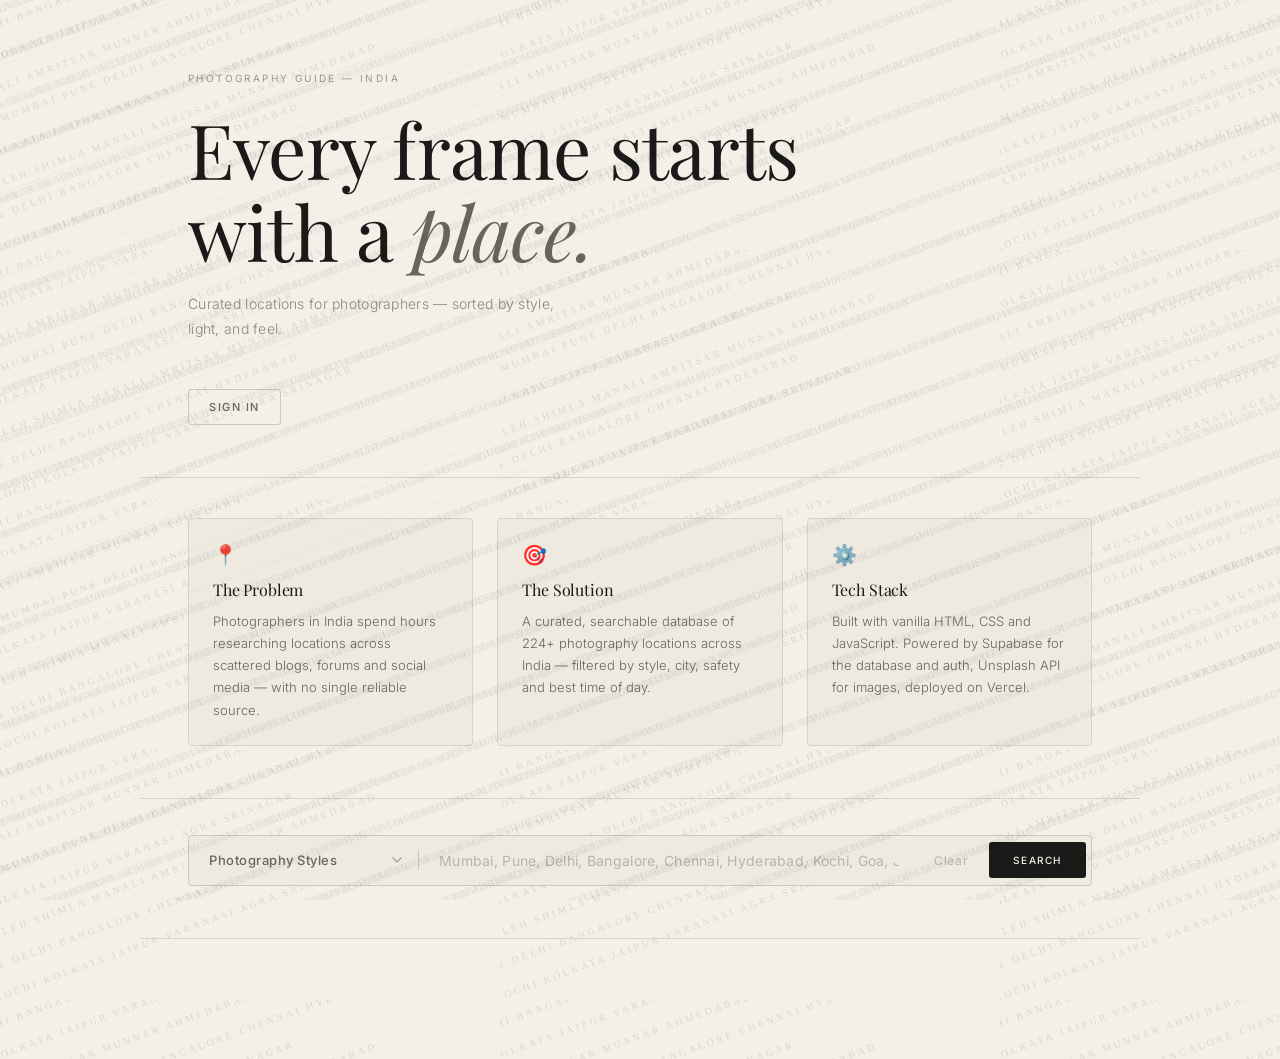
==== index.html @ 662f59e9 "feat: add about section for project context" ====
<!DOCTYPE html>
<html lang="en">
<head>
    <meta charset="UTF-8">
    <meta name="viewport" content="width=device-width, initial-scale=1.0">
    <title>Photography Location Finder — India</title>
    <meta name="description" content="Discover the best photography locations across India. Curated spots in Mumbai, Delhi, Bangalore, Goa, Jaipur, Varanasi and more — sorted by style, light and time of day.">
    <meta name="keywords" content="photography locations India, best places to photograph Mumbai, photography spots Delhi, landscape photography India, street photography India, golden hour locations">
    <meta name="author" content="ASKDev007">
    <meta name="google-site-verification" content="uCYmfEJN5nx7I0LfnSJoMnbdZpAOIcNOVkbRsTIHryA" />
    <meta property="og:title" content="Photography Location Finder — India">
    <meta property="og:description" content="Discover curated photography locations across India sorted by style, light and feel.">
    <meta property="og:url" content="https://photography-location-finder.vercel.app">
    <meta property="og:type" content="website">
    <meta name="twitter:card" content="summary">
    <meta name="twitter:title" content="Photography Location Finder — India">
    <meta name="twitter:description" content="Discover curated photography locations across India sorted by style, light and feel.">
    <link rel="preconnect" href="https://fonts.googleapis.com">
    <link rel="preconnect" href="https://fonts.gstatic.com" crossorigin>
    <link href="https://fonts.googleapis.com/css2?family=Playfair+Display:ital,wght@0,400;0,700;1,400&family=Inter:wght@300;400;500&display=swap" rel="stylesheet">
    <link rel="stylesheet" href="style.css">
</head>

<body>

    <div class="auth-modal hidden" id="authModal">
        <div class="auth-box">
            <button class="auth-close" onclick="closeAuth()">✕</button>
            <h2 class="auth-title">Join the community</h2>
            <p class="auth-subtitle">Save your favourite locations.</p>
            <input class="auth-input" type="email" id="authEmail" placeholder="Email">
            <input class="auth-input" type="password" id="authPassword" placeholder="Password">
            <button class="auth-btn" onclick="signUp()">Sign Up</button>
            <button class="auth-btn secondary" onclick="signIn()">Sign In</button>
            <p class="auth-message" id="authMessage"></p>
        </div>
    </div>

    <section class="hero">
        <p class="hero-eyebrow">Photography Guide — India</p>
        <h1 class="hero-title">Every frame starts<br>with a <em>place.</em></h1>
        <p class="hero-subtitle">Curated locations for photographers — sorted by style, light, and feel.</p>
        <p class="hero-location-count" id="locationCount"></p>
        <div class="hero-actions">
            <button class="hero-auth-btn" onclick="openAuth()" id="heroAuthBtn">Sign In</button>
            <button class="hero-auth-btn hidden" id="savedBtn" onclick="showSavedLocations()">My Locations</button>
        </div>
    </section>

    <section class="about-section">
        <div class="about-grid">
            <div class="about-card">
                <span class="about-icon">📍</span>
                <h3 class="about-card-title">The Problem</h3>
                <p class="about-card-text">Photographers in India spend hours researching locations across scattered blogs, forums and social media — with no single reliable source.</p>
            </div>
            <div class="about-card">
                <span class="about-icon">🎯</span>
                <h3 class="about-card-title">The Solution</h3>
                <p class="about-card-text">A curated, searchable database of 224+ photography locations across India — filtered by style, city, safety and best time of day.</p>
            </div>
            <div class="about-card">
                <span class="about-icon">⚙️</span>
                <h3 class="about-card-title">Tech Stack</h3>
                <p class="about-card-text">Built with vanilla HTML, CSS and JavaScript. Powered by Supabase for the database and auth, Unsplash API for images, deployed on Vercel.</p>
            </div>
        </div>
    </section>

    <section class="search-section">
        <div class="search-strip" id="filterStrip">
            <select class="style-select" id="styleSelect">
                <option value="">Photography Styles</option>
                <option>Street Photography</option>
                <option>Landscape Photography</option>
                <option>Portrait Photography</option>
                <option>Architecture Photography</option>
            </select>
            <div class="search-divider"></div>
            <input
                class="search-input"
                type="text"
                id="searchInput"
                placeholder="Mumbai, Pune, Delhi, Bangalore, Chennai, Hyderabad, Kochi, Goa, Jaipur, Varanasi, Mysore, Hampi..."
            >
            <button class="clear-btn" onclick="clearSearch()">Clear</button>
            <button class="search-btn" onclick="showSelection()">Search</button>
        </div>
    </section>

    <section class="results-section">
        <div id="results"></div>
    </section>

    <script src="script.js"></script>

</body>
</html>
---- style.css ----
* {
    margin: 0;
    padding: 0;
    box-sizing: border-box;
}

body {
    font-family: 'Inter', 'Helvetica Neue', Arial, sans-serif;
    background-color: #f4f0e8;
    color: #1a1a18;
    min-height: 100vh;
}

/* Hero */
.hero {
    padding: 72px 48px 52px;
    max-width: 1000px;
    margin: 0 auto;
    border-bottom: 1px solid #d8d2c4;
}

.hero-eyebrow {
    font-size: 10px;
    letter-spacing: 0.24em;
    text-transform: uppercase;
    color: #999890;
    margin-bottom: 24px;
    font-weight: 400;
}

.hero-title {
    font-family: 'Playfair Display', Georgia, serif;
    font-size: clamp(44px, 6vw, 76px);
    font-weight: 400;
    line-height: 1.08;
    color: #1a1a18;
    letter-spacing: -0.01em;
    margin-bottom: 20px;
}

.hero-title em {
    font-style: italic;
    color: #6b6558;
}

.hero-subtitle {
    font-size: 14px;
    color: #888880;
    line-height: 1.75;
    max-width: 400px;
    font-weight: 300;
    letter-spacing: 0.02em;
}

.hero-auth-btn {
    margin-top: 24px;
    background: transparent;
    border: 1px solid #ccc8bc;
    color: #6b6558;
    font-family: 'Inter', sans-serif;
    font-size: 11px;
    font-weight: 500;
    letter-spacing: 0.14em;
    text-transform: uppercase;
    padding: 10px 20px;
    border-radius: 3px;
    cursor: pointer;
    transition: all 0.2s;
    display: inline-block;
}

.hero-auth-btn:hover {
    border-color: #999890;
    color: #1a1a18;
}

.hero-location-count {
    font-size: 11px;
    color: #6b6558;
    letter-spacing: 0.2em;
    text-transform: uppercase;
    margin-top: 8px;
    font-weight: 500;
}

/* Search strip */
.search-section {
    max-width: 1000px;
    margin: 0 auto;
    padding: 36px 48px 52px;
    border-bottom: 1px solid #d8d2c4;
}

.search-strip {
    display: flex;
    align-items: center;
    background: #eeeae0;
    border: 1px solid #ccc8bc;
    border-radius: 4px;
    overflow: hidden;
    transition: border-color 0.2s;
}

.search-strip:focus-within {
    border-color: #999890;
}

.search-divider {
    width: 1px;
    height: 20px;
    background: #ccc8bc;
    flex-shrink: 0;
}

.style-select {
    background: transparent;
    border: none;
    color: #6b6558;
    font-size: 13px;
    font-family: 'Inter', sans-serif;
    font-weight: 400;
    letter-spacing: 0.04em;
    padding: 16px 20px;
    cursor: pointer;
    outline: none;
    min-width: 200px;
    appearance: none;
    -webkit-appearance: none;
    background-image: url("data:image/svg+xml,%3Csvg xmlns='http://www.w3.org/2000/svg' width='10' height='6' viewBox='0 0 10 6'%3E%3Cpath d='M1 1l4 4 4-4' stroke='%23999' stroke-width='1.2' fill='none' stroke-linecap='round'/%3E%3C/svg%3E");
    background-repeat: no-repeat;
    background-position: right 16px center;
    padding-right: 36px;
}

.style-select option {
    background: #f4f0e8;
    color: #1a1a18;
}

.search-input {
    flex: 1;
    background: transparent;
    border: none;
    color: #1a1a18;
    font-size: 14px;
    font-family: 'Inter', sans-serif;
    font-weight: 300;
    padding: 16px 20px;
    outline: none;
    letter-spacing: 0.02em;
}

.search-input::placeholder {
    color: #b8b4aa;
}

.search-btn {
    background: #1a1a18;
    color: #f4f0e8;
    border: none;
    font-size: 10px;
    font-family: 'Inter', sans-serif;
    font-weight: 500;
    padding: 12px 24px;
    margin: 5px;
    border-radius: 3px;
    cursor: pointer;
    transition: background 0.2s, transform 0.1s;
    white-space: nowrap;
    letter-spacing: 0.16em;
    text-transform: uppercase;
}

.search-btn:hover {
    background: #333330;
}

.search-btn:active {
    transform: scale(0.98);
}

.clear-btn {
    background: transparent;
    color: #b8b4aa;
    border: none;
    font-size: 12px;
    font-family: 'Inter', sans-serif;
    padding: 14px 16px;
    cursor: pointer;
    transition: color 0.2s;
    letter-spacing: 0.06em;
}

.clear-btn:hover {
    color: #6b6558;
}

/* Results */
.results-section {
    max-width: 1000px;
    margin: 0 auto;
    padding: 40px 48px 80px;
}

.results-header {
    display: flex;
    align-items: baseline;
    justify-content: space-between;
    margin-bottom: 28px;
}

.results-title {
    font-family: 'Playfair Display', Georgia, serif;
    font-size: 22px;
    font-weight: 400;
    color: #1a1a18;
    letter-spacing: -0.01em;
}

.results-count {
    font-size: 11px;
    color: #aaa89e;
    letter-spacing: 0.1em;
    text-transform: uppercase;
}

.cards-grid {
    display: grid;
    grid-template-columns: repeat(auto-fill, minmax(290px, 1fr));
    gap: 20px;
}

/* Card */
.location-card {
    background: #eeeae0;
    border: 1px solid #d8d2c4;
    border-radius: 4px;
    overflow: hidden;
    transition: border-color 0.25s, transform 0.25s;
    cursor: default;
}

.location-card:hover {
    border-color: #999890;
    transform: translateY(-3px);
}

/* Card image */
.card-image-wrapper {
    width: 100%;
    height: 200px;
    overflow: hidden;
}

.card-image {
    width: 100%;
    height: 100%;
    object-fit: cover;
    display: block;
    transition: transform 0.4s ease;
}

.location-card:hover .card-image {
    transform: scale(1.04);
}

.card-image-placeholder {
    width: 100%;
    height: 100%;
    background: linear-gradient(135deg, #e0dbd0 0%, #d4cfc4 100%);
    animation: shimmer 1.5s infinite;
}

.card-image-placeholder.no-image {
    display: flex;
    align-items: center;
    justify-content: center;
    font-size: 11px;
    color: #aaa89e;
    letter-spacing: 0.08em;
    animation: none;
}

@keyframes shimmer {
    0% { opacity: 1; }
    50% { opacity: 0.6; }
    100% { opacity: 1; }
}

/* Card body */
.card-body {
    padding: 24px;
}

.card-style-tag {
    display: inline-block;
    font-size: 9px;
    letter-spacing: 0.2em;
    text-transform: uppercase;
    color: #aaa89e;
    margin-bottom: 12px;
    font-weight: 500;
}

.card-name {
    font-family: 'Playfair Display', Georgia, serif;
    font-size: 20px;
    font-weight: 400;
    color: #1a1a18;
    margin-bottom: 4px;
    letter-spacing: -0.01em;
    line-height: 1.2;
}

.card-city {
    font-size: 11px;
    color: #aaa89e;
    margin-bottom: 14px;
    letter-spacing: 0.12em;
    text-transform: uppercase;
    font-weight: 400;
}

.card-description {
    font-size: 13px;
    color: #6b6558;
    line-height: 1.72;
    margin-bottom: 20px;
    font-weight: 300;
}

.card-meta {
    display: flex;
    gap: 24px;
    border-top: 1px solid #d8d2c4;
    padding-top: 16px;
}

.card-meta-item {
    display: flex;
    flex-direction: column;
    gap: 4px;
}

.card-meta-label {
    font-size: 9px;
    letter-spacing: 0.18em;
    text-transform: uppercase;
    color: #b8b4aa;
    font-weight: 500;
}

.card-meta-value {
    font-size: 12px;
    color: #6b6558;
    letter-spacing: 0.04em;
}

.safety-high { color: #5a7a5a; }
.safety-medium { color: #8a7040; }
.safety-low { color: #8a4a4a; }

/* Empty state */
.empty-state {
    text-align: center;
    padding: 80px 40px;
    color: #b8b4aa;
}

.empty-state p {
    font-size: 14px;
    font-weight: 300;
    letter-spacing: 0.04em;
}

/* Hidden utility */
.hidden {
    display: none !important;
}

/* Auth */
.auth-modal {
    position: fixed;
    inset: 0;
    background: rgba(26, 26, 24, 0.6);
    display: flex;
    align-items: center;
    justify-content: center;
    z-index: 100;
    backdrop-filter: blur(4px);
}

.auth-box {
    background: #f4f0e8;
    border: 1px solid #d8d2c4;
    border-radius: 6px;
    padding: 40px;
    width: 100%;
    max-width: 380px;
    position: relative;
    display: flex;
    flex-direction: column;
    gap: 12px;
}

.auth-close {
    position: absolute;
    top: 16px;
    right: 16px;
    background: transparent;
    border: none;
    font-size: 14px;
    color: #aaa89e;
    cursor: pointer;
}

.auth-title {
    font-family: 'Playfair Display', Georgia, serif;
    font-size: 24px;
    font-weight: 400;
    color: #1a1a18;
}

.auth-subtitle {
    font-size: 13px;
    color: #888880;
    font-weight: 300;
    margin-bottom: 8px;
}

.auth-input {
    background: #eeeae0;
    border: 1px solid #ccc8bc;
    border-radius: 3px;
    padding: 12px 16px;
    font-size: 14px;
    font-family: 'Inter', sans-serif;
    color: #1a1a18;
    outline: none;
    transition: border-color 0.2s;
}

.auth-input:focus {
    border-color: #999890;
}

.auth-btn {
    background: #1a1a18;
    color: #f4f0e8;
    border: none;
    border-radius: 3px;
    padding: 12px;
    font-family: 'Inter', sans-serif;
    font-size: 11px;
    font-weight: 500;
    letter-spacing: 0.14em;
    text-transform: uppercase;
    cursor: pointer;
    transition: background 0.2s;
}

.auth-btn:hover {
    background: #333330;
}

.auth-btn.secondary {
    background: transparent;
    color: #6b6558;
    border: 1px solid #ccc8bc;
}

.auth-btn.secondary:hover {
    border-color: #999890;
    color: #1a1a18;
}

.auth-message {
    font-size: 12px;
    color: #888880;
    text-align: center;
    min-height: 18px;
}

/* Responsive */
@media (max-width: 768px) {
    .hero {
        padding: 40px 24px 32px;
    }

    .hero-title {
        font-size: 38px;
    }

    .hero-actions {
        flex-direction: column;
        gap: 8px;
    }

    .hero-auth-btn {
        width: 100%;
        text-align: center;
    }

    .search-section {
        padding: 24px 24px 32px;
    }

    .search-strip {
        flex-wrap: wrap;
        border-radius: 6px;
    }

    .style-select {
        width: 100%;
        border-bottom: 1px solid #ccc8bc;
        min-width: unset;
    }

    .search-divider {
        display: none;
    }

    .search-input {
        width: 100%;
        padding: 14px 16px;
    }

    .clear-btn {
        padding: 12px 16px;
    }

    .search-btn {
        width: calc(100% - 10px);
        margin: 5px;
        text-align: center;
    }

    .results-section {
        padding: 24px 24px 48px;
    }

    .cards-grid {
        grid-template-columns: 1fr;
        gap: 16px;
    }

    .card-image-wrapper {
        height: 180px;
    }

    .auth-box {
        margin: 24px;
        padding: 28px 24px;
    }

    .hero-location-count {
        font-size: 10px;
    }
}

/* Save button */
.save-btn {
    margin-top: 16px;
    background: transparent;
    border: 1px solid #ccc8bc;
    color: #aaa89e;
    font-family: 'Inter', sans-serif;
    font-size: 11px;
    font-weight: 500;
    letter-spacing: 0.12em;
    text-transform: uppercase;
    padding: 8px 16px;
    border-radius: 3px;
    cursor: pointer;
    transition: all 0.2s;
    width: 100%;
}

.save-btn:hover {
    border-color: #999890;
    color: #6b6558;
}

.hero-actions {
    display: flex;
    gap: 12px;
    margin-top: 24px;
    flex-wrap: wrap;
}
body {
    background-color: #f4f0e8;
    background-image: url("data:image/svg+xml,%3Csvg xmlns='http://www.w3.org/2000/svg' width='500' height='250'%3E%3Ctext transform='rotate(-20)' x='-150' y='25' font-family='Georgia,serif' font-size='10' fill='%231a1a18' opacity='0.12' letter-spacing='3'%3EMUMBAI PUNE DELHI BANGALORE CHENNAI HYDERABAD%3C/text%3E%3Ctext transform='rotate(-20)' x='-80' y='55' font-family='Georgia,serif' font-size='10' fill='%231a1a18' opacity='0.12' letter-spacing='3'%3EKOCHI KOLKATA JAIPUR VARANASI AGRA SRINAGAR%3C/text%3E%3Ctext transform='rotate(-20)' x='-160' y='85' font-family='Georgia,serif' font-size='10' fill='%231a1a18' opacity='0.12' letter-spacing='3'%3ELEH SHIMLA MANALI AMRITSAR MUNNAR AHMEDABAD%3C/text%3E%3Ctext transform='rotate(-20)' x='-40' y='115' font-family='Georgia,serif' font-size='10' fill='%231a1a18' opacity='0.12' letter-spacing='3'%3EMUMBAI PUNE DELHI BANGALORE CHENNAI HYDERABAD%3C/text%3E%3Ctext transform='rotate(-20)' x='-120' y='145' font-family='Georgia,serif' font-size='10' fill='%231a1a18' opacity='0.12' letter-spacing='3'%3EKOCHI KOLKATA JAIPUR VARANASI AGRA SRINAGAR%3C/text%3E%3Ctext transform='rotate(-20)' x='-60' y='175' font-family='Georgia,serif' font-size='10' fill='%231a1a18' opacity='0.12' letter-spacing='3'%3ELEH SHIMLA MANALI AMRITSAR MUNNAR AHMEDABAD%3C/text%3E%3Ctext transform='rotate(-20)' x='-170' y='205' font-family='Georgia,serif' font-size='10' fill='%231a1a18' opacity='0.12' letter-spacing='3'%3EMUMBAI PUNE DELHI BANGALORE CHENNAI HYDERABAD%3C/text%3E%3Ctext transform='rotate(-20)' x='-90' y='235' font-family='Georgia,serif' font-size='10' fill='%231a1a18' opacity='0.12' letter-spacing='3'%3EKOCHI KOLKATA JAIPUR VARANASI AGRA SRINAGAR%3C/text%3E%3C/svg%3E");
    background-repeat: repeat;
    background-size: 500px 250px;
}
.style-select {
    font-weight: 500;
}

.search-input {
    font-weight: 400;
}
/* About section */
.about-section {
    max-width: 1000px;
    margin: 0 auto;
    padding: 40px 48px 52px;
    border-bottom: 1px solid #d8d2c4;
}

.about-grid {
    display: grid;
    grid-template-columns: repeat(3, 1fr);
    gap: 24px;
}

.about-card {
    background: #eeeae0;
    border: 1px solid #d8d2c4;
    border-radius: 4px;
    padding: 24px;
    transition: border-color 0.2s;
}

.about-card:hover {
    border-color: #999890;
}

.about-icon {
    font-size: 20px;
    display: block;
    margin-bottom: 12px;
}

.about-card-title {
    font-family: 'Playfair Display', Georgia, serif;
    font-size: 16px;
    font-weight: 400;
    color: #1a1a18;
    margin-bottom: 10px;
    letter-spacing: -0.01em;
}

.about-card-text {
    font-size: 13px;
    color: #6b6558;
    line-height: 1.7;
    font-weight: 300;
}

@media (max-width: 640px) {
    .about-grid {
        grid-template-columns: 1fr;
    }
    .about-section {
        padding: 28px 24px 40px;
    }
}
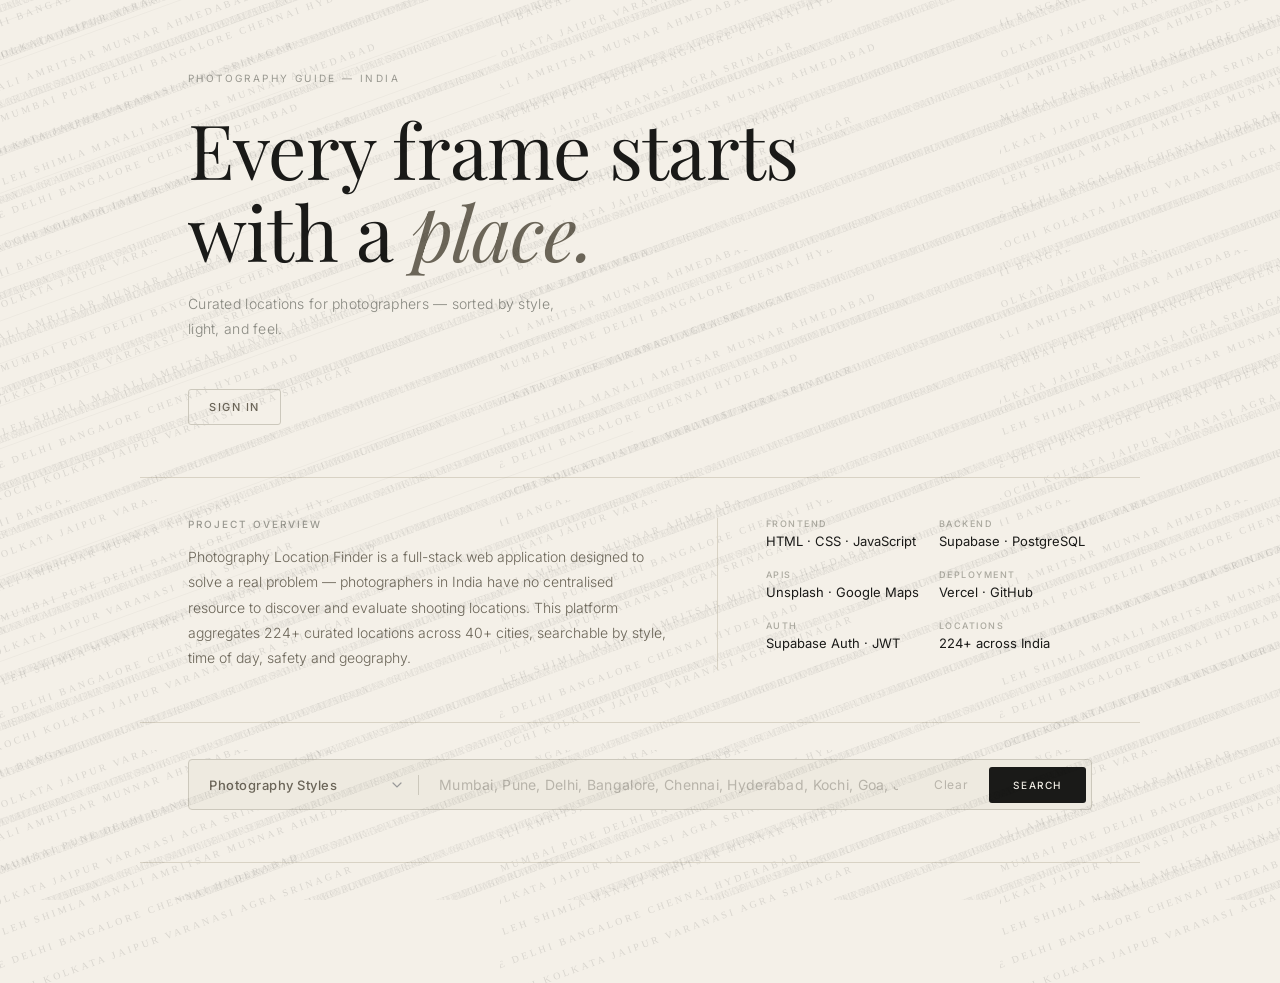
==== commit 898e20d8: "feat: redesign about section for academic presentation" ====
--- a/index.html
+++ b/index.html
@@ -48,25 +48,40 @@
     </section>
 
     <section class="about-section">
-        <div class="about-grid">
-            <div class="about-card">
-                <span class="about-icon">📍</span>
-                <h3 class="about-card-title">The Problem</h3>
-                <p class="about-card-text">Photographers in India spend hours researching locations across scattered blogs, forums and social media — with no single reliable source.</p>
+    <div class="about-content">
+        <div class="about-block">
+            <h3 class="about-label">Project Overview</h3>
+            <p class="about-text">Photography Location Finder is a full-stack web application designed to solve a real problem — photographers in India have no centralised resource to discover and evaluate shooting locations. This platform aggregates 224+ curated locations across 40+ cities, searchable by style, time of day, safety and geography.</p>
+        </div>
+        <div class="about-divider"></div>
+        <div class="about-meta">
+            <div class="about-meta-item">
+                <span class="about-meta-label">Frontend</span>
+                <span class="about-meta-value">HTML · CSS · JavaScript</span>
             </div>
-            <div class="about-card">
-                <span class="about-icon">🎯</span>
-                <h3 class="about-card-title">The Solution</h3>
-                <p class="about-card-text">A curated, searchable database of 224+ photography locations across India — filtered by style, city, safety and best time of day.</p>
+            <div class="about-meta-item">
+                <span class="about-meta-label">Backend</span>
+                <span class="about-meta-value">Supabase · PostgreSQL</span>
             </div>
-            <div class="about-card">
-                <span class="about-icon">⚙️</span>
-                <h3 class="about-card-title">Tech Stack</h3>
-                <p class="about-card-text">Built with vanilla HTML, CSS and JavaScript. Powered by Supabase for the database and auth, Unsplash API for images, deployed on Vercel.</p>
+            <div class="about-meta-item">
+                <span class="about-meta-label">APIs</span>
+                <span class="about-meta-value">Unsplash · Google Maps</span>
+            </div>
+            <div class="about-meta-item">
+                <span class="about-meta-label">Deployment</span>
+                <span class="about-meta-value">Vercel · GitHub</span>
+            </div>
+            <div class="about-meta-item">
+                <span class="about-meta-label">Auth</span>
+                <span class="about-meta-value">Supabase Auth · JWT</span>
+            </div>
+            <div class="about-meta-item">
+                <span class="about-meta-label">Locations</span>
+                <span class="about-meta-value">224+ across India</span>
             </div>
         </div>
-    </section>
-
+    </div>
+</section>
     <section class="search-section">
         <div class="search-strip" id="filterStrip">
             <select class="style-select" id="styleSelect">
--- a/style.css
+++ b/style.css
@@ -608,49 +608,77 @@
     border-bottom: 1px solid #d8d2c4;
 }
 
-.about-grid {
+.about-content {
+    display: flex;
+    gap: 48px;
+    align-items: flex-start;
+}
+
+.about-block {
+    flex: 1;
+}
+
+.about-label {
+    font-size: 10px;
+    letter-spacing: 0.2em;
+    text-transform: uppercase;
+    color: #999890;
+    font-weight: 500;
+    margin-bottom: 14px;
+    font-family: 'Inter', sans-serif;
+}
+
+.about-text {
+    font-size: 14px;
+    color: #6b6558;
+    line-height: 1.8;
+    font-weight: 300;
+    font-family: 'Inter', sans-serif;
+}
+
+.about-divider {
+    width: 1px;
+    background: #d8d2c4;
+    align-self: stretch;
+}
+
+.about-meta {
     display: grid;
-    grid-template-columns: repeat(3, 1fr);
-    gap: 24px;
-}
-
-.about-card {
-    background: #eeeae0;
-    border: 1px solid #d8d2c4;
-    border-radius: 4px;
-    padding: 24px;
-    transition: border-color 0.2s;
-}
-
-.about-card:hover {
-    border-color: #999890;
-}
-
-.about-icon {
-    font-size: 20px;
-    display: block;
-    margin-bottom: 12px;
-}
-
-.about-card-title {
-    font-family: 'Playfair Display', Georgia, serif;
-    font-size: 16px;
-    font-weight: 400;
-    color: #1a1a18;
-    margin-bottom: 10px;
-    letter-spacing: -0.01em;
-}
-
-.about-card-text {
+    grid-template-columns: 1fr 1fr;
+    gap: 20px;
+    min-width: 280px;
+}
+
+.about-meta-item {
+    display: flex;
+    flex-direction: column;
+    gap: 4px;
+}
+
+.about-meta-label {
+    font-size: 9px;
+    letter-spacing: 0.16em;
+    text-transform: uppercase;
+    color: #aaa89e;
+    font-family: 'Inter', sans-serif;
+    font-weight: 500;
+}
+
+.about-meta-value {
     font-size: 13px;
-    color: #6b6558;
-    line-height: 1.7;
-    font-weight: 300;
+    color: #1a1a18;
+    font-family: 'Inter', sans-serif;
+    font-weight: 400;
 }
 
 @media (max-width: 640px) {
-    .about-grid {
-        grid-template-columns: 1fr;
+    .about-content {
+        flex-direction: column;
+        gap: 28px;
+    }
+    .about-divider {
+        width: 100%;
+        height: 1px;
     }
     .about-section {
         padding: 28px 24px 40px;
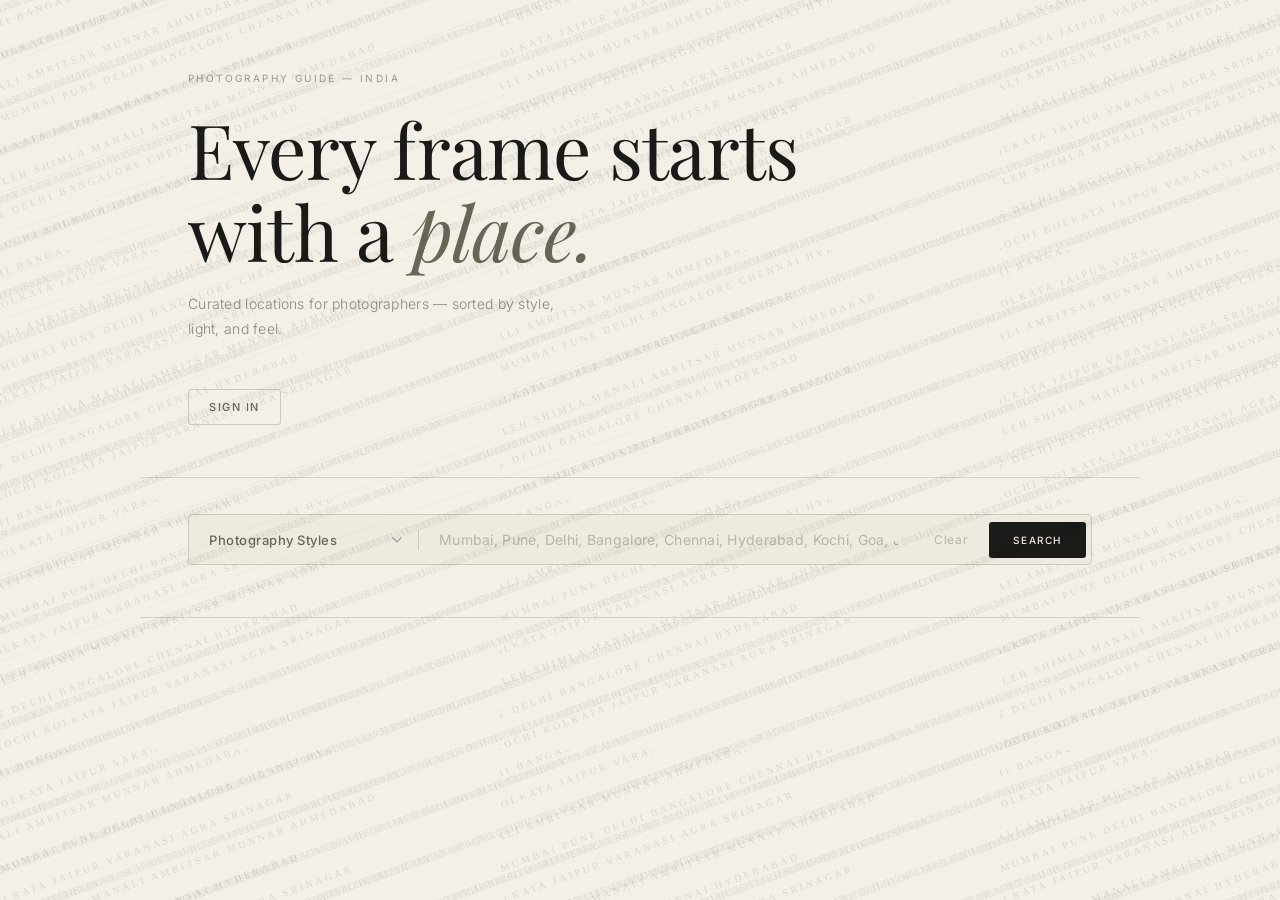
==== commit 3c030f66: "fix: remove about section from homepage" ====
--- a/index.html
+++ b/index.html
@@ -47,41 +47,7 @@
         </div>
     </section>
 
-    <section class="about-section">
-    <div class="about-content">
-        <div class="about-block">
-            <h3 class="about-label">Project Overview</h3>
-            <p class="about-text">Photography Location Finder is a full-stack web application designed to solve a real problem — photographers in India have no centralised resource to discover and evaluate shooting locations. This platform aggregates 224+ curated locations across 40+ cities, searchable by style, time of day, safety and geography.</p>
-        </div>
-        <div class="about-divider"></div>
-        <div class="about-meta">
-            <div class="about-meta-item">
-                <span class="about-meta-label">Frontend</span>
-                <span class="about-meta-value">HTML · CSS · JavaScript</span>
-            </div>
-            <div class="about-meta-item">
-                <span class="about-meta-label">Backend</span>
-                <span class="about-meta-value">Supabase · PostgreSQL</span>
-            </div>
-            <div class="about-meta-item">
-                <span class="about-meta-label">APIs</span>
-                <span class="about-meta-value">Unsplash · Google Maps</span>
-            </div>
-            <div class="about-meta-item">
-                <span class="about-meta-label">Deployment</span>
-                <span class="about-meta-value">Vercel · GitHub</span>
-            </div>
-            <div class="about-meta-item">
-                <span class="about-meta-label">Auth</span>
-                <span class="about-meta-value">Supabase Auth · JWT</span>
-            </div>
-            <div class="about-meta-item">
-                <span class="about-meta-label">Locations</span>
-                <span class="about-meta-value">224+ across India</span>
-            </div>
-        </div>
-    </div>
-</section>
+    
     <section class="search-section">
         <div class="search-strip" id="filterStrip">
             <select class="style-select" id="styleSelect">
--- a/style.css
+++ b/style.css
@@ -600,87 +600,6 @@
 .search-input {
     font-weight: 400;
 }
-/* About section */
-.about-section {
-    max-width: 1000px;
-    margin: 0 auto;
-    padding: 40px 48px 52px;
-    border-bottom: 1px solid #d8d2c4;
-}
-
-.about-content {
-    display: flex;
-    gap: 48px;
-    align-items: flex-start;
-}
-
-.about-block {
-    flex: 1;
-}
-
-.about-label {
-    font-size: 10px;
-    letter-spacing: 0.2em;
-    text-transform: uppercase;
-    color: #999890;
-    font-weight: 500;
-    margin-bottom: 14px;
-    font-family: 'Inter', sans-serif;
-}
-
-.about-text {
-    font-size: 14px;
-    color: #6b6558;
-    line-height: 1.8;
-    font-weight: 300;
-    font-family: 'Inter', sans-serif;
-}
-
-.about-divider {
-    width: 1px;
-    background: #d8d2c4;
-    align-self: stretch;
-}
-
-.about-meta {
-    display: grid;
-    grid-template-columns: 1fr 1fr;
-    gap: 20px;
-    min-width: 280px;
-}
-
-.about-meta-item {
-    display: flex;
-    flex-direction: column;
-    gap: 4px;
-}
-
-.about-meta-label {
-    font-size: 9px;
-    letter-spacing: 0.16em;
-    text-transform: uppercase;
-    color: #aaa89e;
-    font-family: 'Inter', sans-serif;
-    font-weight: 500;
-}
-
-.about-meta-value {
-    font-size: 13px;
-    color: #1a1a18;
-    font-family: 'Inter', sans-serif;
-    font-weight: 400;
-}
-
-@media (max-width: 640px) {
-    .about-content {
-        flex-direction: column;
-        gap: 28px;
-    }
-    .about-divider {
-        width: 100%;
-        height: 1px;
-    }
-    .about-section {
-        padding: 28px 24px 40px;
-    }
-}+
+
+   
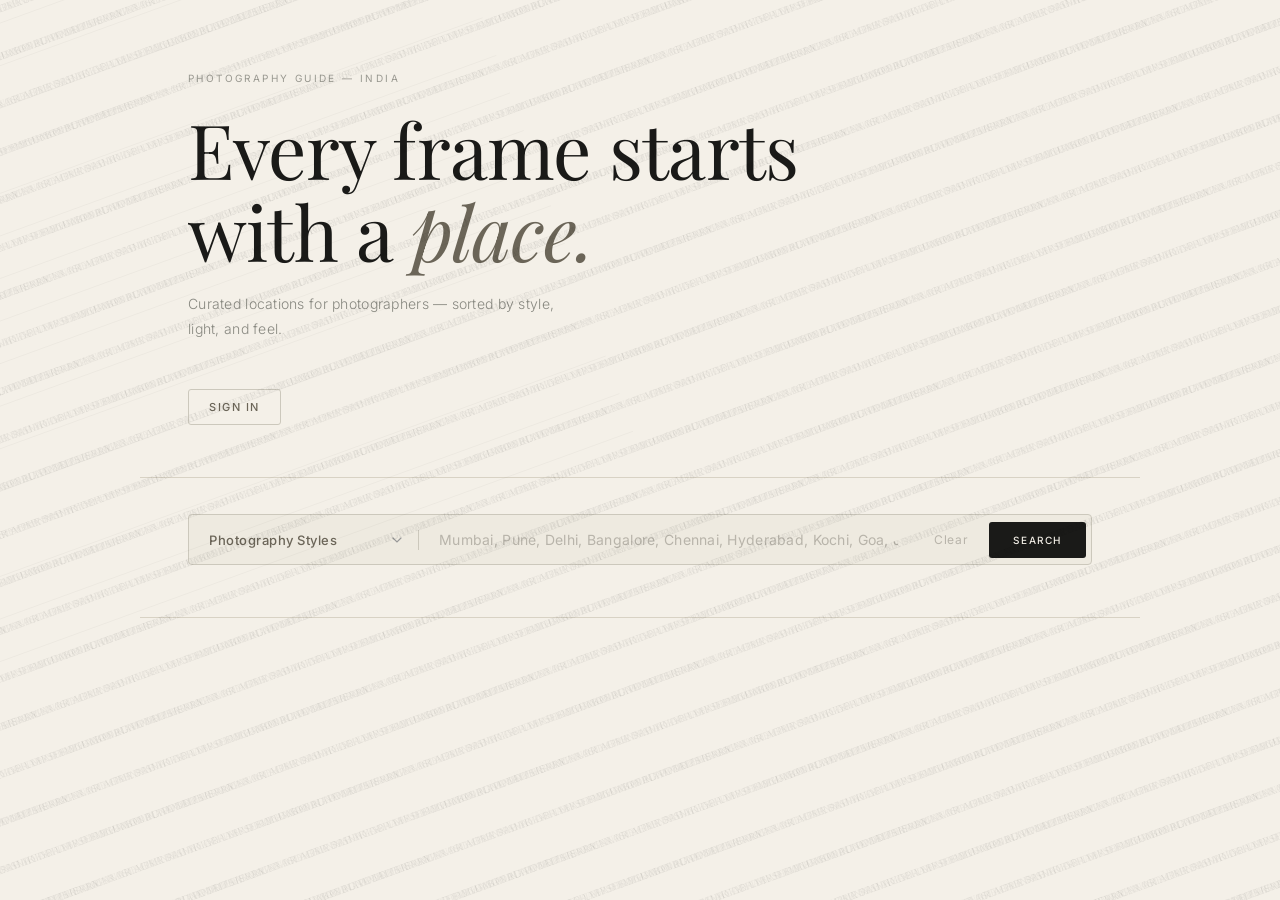
==== commit e2ad1e2e: "Add guest browsing option" ====
--- a/index.html
+++ b/index.html
@@ -32,10 +32,22 @@
             <input class="auth-input" type="password" id="authPassword" placeholder="Password">
             <button class="auth-btn" onclick="signUp()">Sign Up</button>
             <button class="auth-btn secondary" onclick="signIn()">Sign In</button>
+            <p class="auth-guest" onclick="closeAuth()">Continue as Guest</p>
             <p class="auth-message" id="authMessage"></p>
         </div>
     </div>
 
+    <div class="auth-modal hidden" id="itineraryPickerModal">
+        <div class="auth-box">
+            <button class="auth-close" onclick="closeItineraryPicker()">✕</button>
+            <h2 class="auth-title">Add to Trip</h2>
+            <p class="auth-subtitle">Choose an existing trip or create a new one.</p>
+            <div id="itineraryPickerList"></div>
+            <input class="auth-input" type="text" id="newTripNameInline" placeholder="New trip name">
+            <button class="auth-btn" onclick="createItineraryAndAdd()">Create & Add</button>
+        </div>
+    </div>
+    
     <section class="hero">
         <p class="hero-eyebrow">Photography Guide — India</p>
         <h1 class="hero-title">Every frame starts<br>with a <em>place.</em></h1>
@@ -44,6 +56,7 @@
         <div class="hero-actions">
             <button class="hero-auth-btn" onclick="openAuth()" id="heroAuthBtn">Sign In</button>
             <button class="hero-auth-btn hidden" id="savedBtn" onclick="showSavedLocations()">My Locations</button>
+            <button class="hero-auth-btn hidden" id="itineraryNavBtn" onclick="showItineraries()">My Itineraries</button>
         </div>
     </section>
 
--- a/style.css
+++ b/style.css
@@ -587,12 +587,9 @@
     margin-top: 24px;
     flex-wrap: wrap;
 }
-body {
-    background-color: #f4f0e8;
-    background-image: url("data:image/svg+xml,%3Csvg xmlns='http://www.w3.org/2000/svg' width='500' height='250'%3E%3Ctext transform='rotate(-20)' x='-150' y='25' font-family='Georgia,serif' font-size='10' fill='%231a1a18' opacity='0.12' letter-spacing='3'%3EMUMBAI PUNE DELHI BANGALORE CHENNAI HYDERABAD%3C/text%3E%3Ctext transform='rotate(-20)' x='-80' y='55' font-family='Georgia,serif' font-size='10' fill='%231a1a18' opacity='0.12' letter-spacing='3'%3EKOCHI KOLKATA JAIPUR VARANASI AGRA SRINAGAR%3C/text%3E%3Ctext transform='rotate(-20)' x='-160' y='85' font-family='Georgia,serif' font-size='10' fill='%231a1a18' opacity='0.12' letter-spacing='3'%3ELEH SHIMLA MANALI AMRITSAR MUNNAR AHMEDABAD%3C/text%3E%3Ctext transform='rotate(-20)' x='-40' y='115' font-family='Georgia,serif' font-size='10' fill='%231a1a18' opacity='0.12' letter-spacing='3'%3EMUMBAI PUNE DELHI BANGALORE CHENNAI HYDERABAD%3C/text%3E%3Ctext transform='rotate(-20)' x='-120' y='145' font-family='Georgia,serif' font-size='10' fill='%231a1a18' opacity='0.12' letter-spacing='3'%3EKOCHI KOLKATA JAIPUR VARANASI AGRA SRINAGAR%3C/text%3E%3Ctext transform='rotate(-20)' x='-60' y='175' font-family='Georgia,serif' font-size='10' fill='%231a1a18' opacity='0.12' letter-spacing='3'%3ELEH SHIMLA MANALI AMRITSAR MUNNAR AHMEDABAD%3C/text%3E%3Ctext transform='rotate(-20)' x='-170' y='205' font-family='Georgia,serif' font-size='10' fill='%231a1a18' opacity='0.12' letter-spacing='3'%3EMUMBAI PUNE DELHI BANGALORE CHENNAI HYDERABAD%3C/text%3E%3Ctext transform='rotate(-20)' x='-90' y='235' font-family='Georgia,serif' font-size='10' fill='%231a1a18' opacity='0.12' letter-spacing='3'%3EKOCHI KOLKATA JAIPUR VARANASI AGRA SRINAGAR%3C/text%3E%3C/svg%3E");
-    background-repeat: repeat;
-    background-size: 500px 250px;
-}
+
+/* Removed diagonal decorative city-name background */
+
 .style-select {
     font-weight: 500;
 }
@@ -601,5 +598,207 @@
     font-weight: 400;
 }
 
-
-   +/* ─── Photowalk Community ─── */
+.card-actions {
+    display: flex;
+    gap: 8px;
+    padding: 12px 20px;
+    border-top: 1px solid #d8d2c4;
+}
+
+.action-btn {
+    flex: 1;
+    font-family: 'Inter', sans-serif;
+    font-size: 7.5px;
+    letter-spacing: 1.6px;
+    text-transform: uppercase;
+    color: #888884;
+    background: transparent;
+    border: 1px solid #ccc8bc;
+    border-radius: 2px;
+    padding: 8px 12px;
+    cursor: pointer;
+    transition: border-color 0.2s, color 0.2s, background 0.2s;
+    text-align: center;
+}
+
+.action-btn:hover {
+    border-color: #999890;
+    color: #3a3a38;
+    background: #e8e4da;
+}
+
+.action-btn.selected {
+    border-color: #6b6558;
+    color: #3a3a38;
+    background: #e0dcd0;
+}
+
+.card-toggle {
+    display: flex;
+    align-items: center;
+    justify-content: space-between;
+    padding: 10px 20px;
+    border-top: 1px solid #e0dbd0;
+    cursor: pointer;
+    user-select: none;
+}
+
+.toggle-text {
+    font-size: 7.5px;
+    letter-spacing: 1.8px;
+    text-transform: uppercase;
+    color: #aaa89e;
+    transition: color 0.2s;
+}
+
+.card-toggle:hover .toggle-text {
+    color: #6b6558;
+}
+
+.toggle-icon {
+    font-size: 10px;
+    color: #c4c0b8;
+    transition: transform 0.28s ease;
+}
+
+.community {
+    border-top: 1px solid #d8d2c4;
+    background: #e8e4da;
+    overflow: hidden;
+}
+
+.community-inner {
+    padding: 18px 20px 20px;
+}
+
+.community-head {
+    display: flex;
+    align-items: center;
+    justify-content: space-between;
+    margin-bottom: 16px;
+}
+
+.community-heading {
+    font-size: 8px;
+    letter-spacing: 2px;
+    text-transform: uppercase;
+    color: #999890;
+}
+
+.photowalk {
+    display: grid;
+    grid-template-columns: 52px 1fr auto;
+    gap: 14px;
+    align-items: start;
+    padding: 12px 0;
+    border-top: 1px solid #d8d2c4;
+}
+
+.photowalk:first-of-type {
+    border-top: none;
+    padding-top: 0;
+}
+
+.pw-date {
+    display: flex;
+    flex-direction: column;
+    align-items: center;
+    text-align: center;
+}
+
+.pw-month {
+    font-size: 7px;
+    letter-spacing: 1.5px;
+    text-transform: uppercase;
+    color: #aaa89e;
+}
+
+.pw-day {
+    font-size: 24px;
+    font-weight: 400;
+    color: #1a1a18;
+    line-height: 1;
+    letter-spacing: -0.5px;
+}
+
+.pw-time {
+    font-size: 7.5px;
+    color: #b8b4aa;
+    margin-top: 2px;
+}
+
+.pw-info {
+    display: flex;
+    flex-direction: column;
+    gap: 4px;
+}
+
+.pw-title {
+    font-size: 13px;
+    color: #1a1a18;
+    font-weight: 400;
+    letter-spacing: -0.2px;
+}
+
+.pw-theme {
+    font-size: 7.5px;
+    letter-spacing: 1.4px;
+    text-transform: uppercase;
+    color: #aaa89e;
+}
+
+.pw-meta {
+    font-size: 8px;
+    color: #b8b4aa;
+    margin-top: 2px;
+}
+
+.host-form {
+    display: flex;
+    flex-direction: column;
+    gap: 8px;
+    margin-top: 12px;
+    padding-top: 12px;
+    border-top: 1px solid #d8d2c4;
+}
+
+.form-input {
+    background: #f4f0e8;
+    border: 1px solid #ccc8bc;
+    border-radius: 2px;
+    padding: 8px 12px;
+    font-size: 12px;
+    font-family: 'Inter', sans-serif;
+    color: #1a1a18;
+    outline: none;
+}
+
+.form-input:focus {
+    border-color: #999890;
+}
+
+.empty-title {
+    font-size: 13px;
+    color: #1a1a18;
+    margin-bottom: 4px;
+}
+
+.empty-sub {
+    font-size: 11.5px;
+    color: #aaa89e;
+    font-style: italic;
+}
+
+.auth-guest {
+    text-align: center;
+    font-size: 11px;
+    color: #aaa89e;
+    cursor: pointer;
+    margin-top: 4px;
+    letter-spacing: 0.5px;
+}
+
+.auth-guest:hover {
+    color: #6b6558;
+}
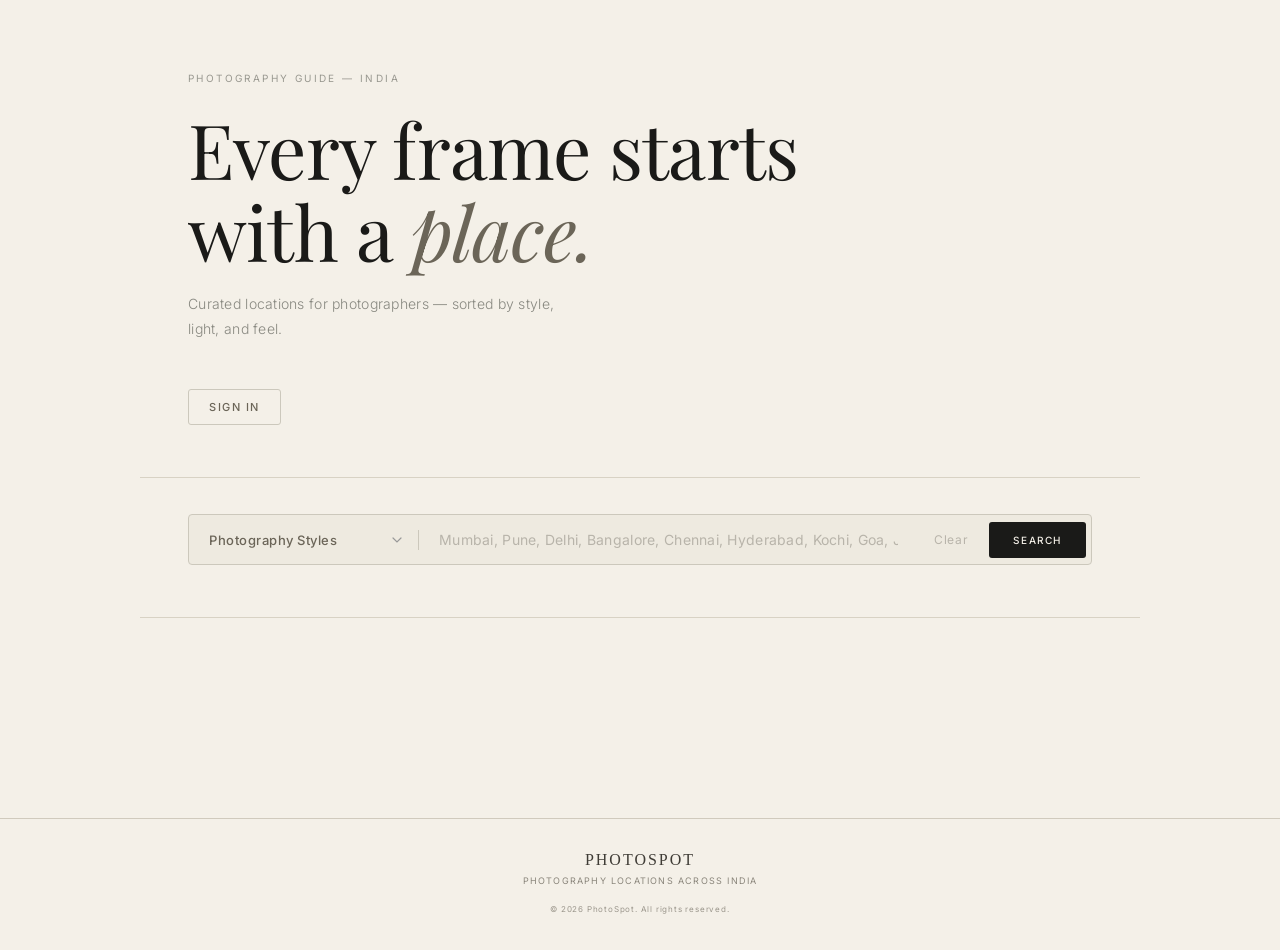
==== commit e237e56b: "Polish UI and add site footer" ====
--- a/index.html
+++ b/index.html
@@ -28,12 +28,24 @@
             <button class="auth-close" onclick="closeAuth()">✕</button>
             <h2 class="auth-title">Join the community</h2>
             <p class="auth-subtitle">Save your favourite locations.</p>
+            <input class="auth-input" type="text" id="authDisplayName" placeholder="Display name (for new accounts)" maxlength="40" autocomplete="nickname">
             <input class="auth-input" type="email" id="authEmail" placeholder="Email">
             <input class="auth-input" type="password" id="authPassword" placeholder="Password">
             <button class="auth-btn" onclick="signUp()">Sign Up</button>
             <button class="auth-btn secondary" onclick="signIn()">Sign In</button>
             <p class="auth-guest" onclick="closeAuth()">Continue as Guest</p>
             <p class="auth-message" id="authMessage"></p>
+        </div>
+    </div>
+
+    <div class="auth-modal hidden" id="profileModal">
+        <div class="auth-box">
+            <button class="auth-close" onclick="closeProfileSetup()">✕</button>
+            <h2 class="auth-title">Choose a display name</h2>
+            <p class="auth-subtitle">This name is visible to Photowalk attendees, never your email address.</p>
+            <input class="auth-input" type="text" id="profileDisplayName" placeholder="Your display name" maxlength="40" autocomplete="nickname">
+            <button class="auth-btn" onclick="saveProfile()">Save name</button>
+            <p class="auth-message" id="profileMessage"></p>
         </div>
     </div>
 
@@ -88,5 +100,11 @@
 
     <script src="script.js"></script>
 
+    <footer class="site-footer">
+    <div class="footer-brand">PhotoSpot</div>
+    <div class="footer-tagline">Photography locations across India</div>
+    <div class="footer-copyright">© 2026 PhotoSpot. All rights reserved.</div>
+</footer>
+
 </body>
-</html>+</html>
--- a/style.css
+++ b/style.css
@@ -228,6 +228,7 @@
     display: grid;
     grid-template-columns: repeat(auto-fill, minmax(290px, 1fr));
     gap: 20px;
+    align-items: start;
 }
 
 /* Card */
@@ -588,8 +589,9 @@
     flex-wrap: wrap;
 }
 
-/* Removed diagonal decorative city-name background */
-
+/* Diagonal decorative city-name background retained */
+
+/* Search typography */
 .style-select {
     font-weight: 500;
 }
@@ -599,159 +601,203 @@
 }
 
 /* ─── Photowalk Community ─── */
-.card-actions {
-    display: flex;
-    gap: 8px;
-    padding: 12px 20px;
-    border-top: 1px solid #d8d2c4;
-}
+
+.card-toggle {
+    display: flex;
+    align-items: center;
+    justify-content: space-between;
+    padding: 16px 20px;
+    border-top: 1px solid #cfc9bc;
+    background: #e5e1d6;
+    cursor: pointer;
+    user-select: none;
+    transition: background 0.2s, border-color 0.2s;
+}
+
+.card-toggle:hover {
+    background: #ddd8cc;
+    border-color: #aaa59a;
+}
+
+.toggle-text {
+    font-size: 11px;
+    letter-spacing: 1.8px;
+    text-transform: uppercase;
+    color: #4f4b43;
+    font-weight: 500;
+    transition: color 0.2s;
+}
+
+.card-toggle:hover .toggle-text {
+    color: #1a1a18;
+}
+
+.toggle-icon {
+    font-size: 13px;
+    color: #5f5a50;
+    transition: transform 0.28s ease;
+}
+
+
+/* Expanded Photowalk section */
+
+.community {
+    border-top: 1px solid #cfc9bc;
+    background: #e8e4da;
+    overflow: hidden;
+}
+
+.community-inner {
+    padding: 22px 20px 24px;
+}
+
+.community-head {
+    display: flex;
+    align-items: center;
+    justify-content: space-between;
+    margin-bottom: 18px;
+}
+
+.community-heading {
+    font-size: 10px;
+    letter-spacing: 2px;
+    text-transform: uppercase;
+    color: #5f5b52;
+    font-weight: 500;
+}
+.community-head .action-btn {
+    flex: initial;
+    width: auto;
+    min-width: 190px;
+}
+
+
+/* Individual Photowalk */
+
+.photowalk {
+    display: grid;
+    grid-template-columns: 58px 1fr auto;
+    gap: 16px;
+    align-items: start;
+    padding: 15px 0;
+    border-top: 1px solid #d0cabd;
+}
+
+.photowalk:first-of-type {
+    border-top: none;
+    padding-top: 0;
+}
+
+.pw-month {
+    font-size: 8px;
+    letter-spacing: 1.5px;
+    text-transform: uppercase;
+    color: #8d887d;
+}
+
+.pw-day {
+    font-size: 28px;
+    font-weight: 400;
+    color: #1a1a18;
+    line-height: 1;
+    letter-spacing: -0.5px;
+}
+
+.pw-time {
+    font-size: 10px;
+    color: #5f5b52;
+    margin-top: 4px;
+    letter-spacing: 0.02em;
+}
+
+.pw-title {
+    font-size: 15px;
+    color: #1a1a18;
+    font-weight: 400;
+    letter-spacing: -0.2px;
+}
+
+.pw-theme {
+    font-size: 9px;
+    letter-spacing: 1.4px;
+    text-transform: uppercase;
+    color: #888278;
+}
+
+.pw-meta {
+    font-size: 10px;
+    color: #777269;
+    margin-top: 3px;
+}
+
+
+/* Photowalk buttons */
 
 .action-btn {
     flex: 1;
     font-family: 'Inter', sans-serif;
-    font-size: 7.5px;
-    letter-spacing: 1.6px;
-    text-transform: uppercase;
-    color: #888884;
-    background: transparent;
-    border: 1px solid #ccc8bc;
-    border-radius: 2px;
-    padding: 8px 12px;
+    font-size: 9px;
+    letter-spacing: 1.2px;
+    text-transform: uppercase;
+    color: #2f2c27;
+    background: #e1ddd2;
+    border: 1px solid #918b80;
+    border-radius: 3px;
+    padding: 10px 14px;
+    min-height: 36px;
     cursor: pointer;
-    transition: border-color 0.2s, color 0.2s, background 0.2s;
+    transition: border-color 0.2s, color 0.2s, background 0.2s, transform 0.1s;
     text-align: center;
 }
 
 .action-btn:hover {
-    border-color: #999890;
-    color: #3a3a38;
-    background: #e8e4da;
+    border-color: #5f5a50;
+    color: #1a1a18;
+    background: #d4cfc3;
+}
+
+.action-btn:active {
+    transform: translateY(1px);
 }
 
 .action-btn.selected {
-    border-color: #6b6558;
-    color: #3a3a38;
-    background: #e0dcd0;
-}
-
-.card-toggle {
-    display: flex;
-    align-items: center;
-    justify-content: space-between;
-    padding: 10px 20px;
-    border-top: 1px solid #e0dbd0;
-    cursor: pointer;
-    user-select: none;
-}
-
-.toggle-text {
-    font-size: 7.5px;
-    letter-spacing: 1.8px;
-    text-transform: uppercase;
-    color: #aaa89e;
-    transition: color 0.2s;
-}
-
-.card-toggle:hover .toggle-text {
-    color: #6b6558;
-}
-
-.toggle-icon {
-    font-size: 10px;
-    color: #c4c0b8;
-    transition: transform 0.28s ease;
-}
-
-.community {
-    border-top: 1px solid #d8d2c4;
-    background: #e8e4da;
-    overflow: hidden;
-}
-
-.community-inner {
-    padding: 18px 20px 20px;
-}
-
-.community-head {
-    display: flex;
-    align-items: center;
-    justify-content: space-between;
-    margin-bottom: 16px;
-}
-
-.community-heading {
-    font-size: 8px;
-    letter-spacing: 2px;
-    text-transform: uppercase;
-    color: #999890;
-}
-
-.photowalk {
-    display: grid;
-    grid-template-columns: 52px 1fr auto;
-    gap: 14px;
-    align-items: start;
-    padding: 12px 0;
-    border-top: 1px solid #d8d2c4;
-}
-
-.photowalk:first-of-type {
-    border-top: none;
-    padding-top: 0;
-}
-
-.pw-date {
-    display: flex;
-    flex-direction: column;
-    align-items: center;
-    text-align: center;
-}
-
-.pw-month {
-    font-size: 7px;
-    letter-spacing: 1.5px;
-    text-transform: uppercase;
-    color: #aaa89e;
-}
-
-.pw-day {
-    font-size: 24px;
-    font-weight: 400;
-    color: #1a1a18;
-    line-height: 1;
-    letter-spacing: -0.5px;
-}
-
-.pw-time {
-    font-size: 7.5px;
-    color: #b8b4aa;
-    margin-top: 2px;
-}
-
-.pw-info {
-    display: flex;
-    flex-direction: column;
-    gap: 4px;
-}
-
-.pw-title {
-    font-size: 13px;
-    color: #1a1a18;
-    font-weight: 400;
-    letter-spacing: -0.2px;
-}
-
-.pw-theme {
-    font-size: 7.5px;
-    letter-spacing: 1.4px;
-    text-transform: uppercase;
-    color: #aaa89e;
-}
-
-.pw-meta {
-    font-size: 8px;
-    color: #b8b4aa;
-    margin-top: 2px;
+    border-color: #5f5a50;
+    color: #1a1a18;
+    background: #c9c3b6;
+}
+
+
+/* Attendee controls */
+
+.attendee-btn {
+    align-self: flex-start;
+    flex: initial;
+    width: auto;
+    min-width: 150px;
+    margin-top: 7px;
+    min-height: 36px;
+    padding: 9px 14px;
+}
+
+.attendee-list {
+    margin-top: 10px;
+}
+
+.attendee-names {
+    display: flex;
+    flex-wrap: wrap;
+    gap: 6px;
+}
+
+.attendee-name {
+    font-size: 9px;
+    letter-spacing: 0.8px;
+    text-transform: uppercase;
+    color: #5f5a50;
+    background: #f4f0e8;
+    border: 1px solid #c8c2b6;
+    border-radius: 3px;
+    padding: 5px 8px;
 }
 
 .host-form {
@@ -801,4 +847,131 @@
 
 .auth-guest:hover {
     color: #6b6558;
+}
+
+/* Keep card action buttons evenly sized */
+.card-actions {
+    display: flex;
+    gap: 8px;
+    padding: 12px 20px;
+    border-top: 1px solid #d8d2c4;
+}
+
+.card-actions .action-btn {
+    flex: 1;
+    width: auto;
+    min-width: 0;
+}
+
+.card-actions .save-btn {
+    width: auto;
+    margin-top: 0;
+}
+
+/* Photowalk layout refinement */
+.pw-info {
+    display: flex;
+    flex-direction: column;
+    align-items: flex-start;
+    gap: 5px;
+    min-width: 0;
+}
+
+.pw-title,
+.pw-theme,
+.pw-meta {
+    display: block;
+}
+
+.attendee-btn {
+    align-self: flex-start;
+    flex: initial;
+    width: auto;
+    min-width: 150px;
+    margin-top: 7px;
+    min-height: 36px;
+    padding: 9px 14px;
+}
+
+.community-head .action-btn {
+    flex: initial;
+    width: auto;
+    min-width: 190px;
+}
+
+/* Guest prompt for Photowalks */
+.community-guest-note {
+    display: flex;
+    flex-direction: column;
+    align-items: flex-end;
+    gap: 5px;
+    text-align: right;
+    max-width: 285px;
+    padding: 10px 12px;
+    border: 1px solid #b8b2a6;
+    background: #ddd8cc;
+    border-radius: 3px;
+}
+
+.community-guest-title {
+    font-size: 10px;
+    letter-spacing: 1.6px;
+    text-transform: uppercase;
+    color: #2f2c27;
+    font-weight: 600;
+}
+
+.community-guest-sub {
+    font-size: 10px;
+    line-height: 1.55;
+    color: #5f5a50;
+    max-width: 270px;
+}
+
+.community-signin-btn {
+    flex: initial;
+    width: auto;
+    min-width: 120px;
+    margin-top: 5px;
+    padding: 9px 16px;
+    min-height: 34px;
+    color: #2f2c27;
+    border-color: #918b80;
+    background: #f4f0e8;
+}
+
+.community-signin-btn:hover {
+    background: #e8e4da;
+    border-color: #5f5a50;
+}
+
+/* ─── Site Footer ───────────────────────────────────────── */
+.site-footer {
+    margin-top: 80px;
+    padding: 32px 24px 36px;
+    border-top: 1px solid #d0cabd;
+    text-align: center;
+}
+
+.footer-brand {
+    font-family: 'Georgia', serif;
+    font-size: 16px;
+    letter-spacing: 2px;
+    text-transform: uppercase;
+    color: #3f3c36;
+}
+
+.footer-tagline {
+    margin-top: 6px;
+    font-size: 9px;
+    letter-spacing: 1.2px;
+    text-transform: uppercase;
+    color: #8a857b;
+}
+
+.footer-copyright {
+    margin-top: 18px;
+    font-size: 8px;
+    letter-spacing: 0.8px;
+    color: #9a958b;
 }
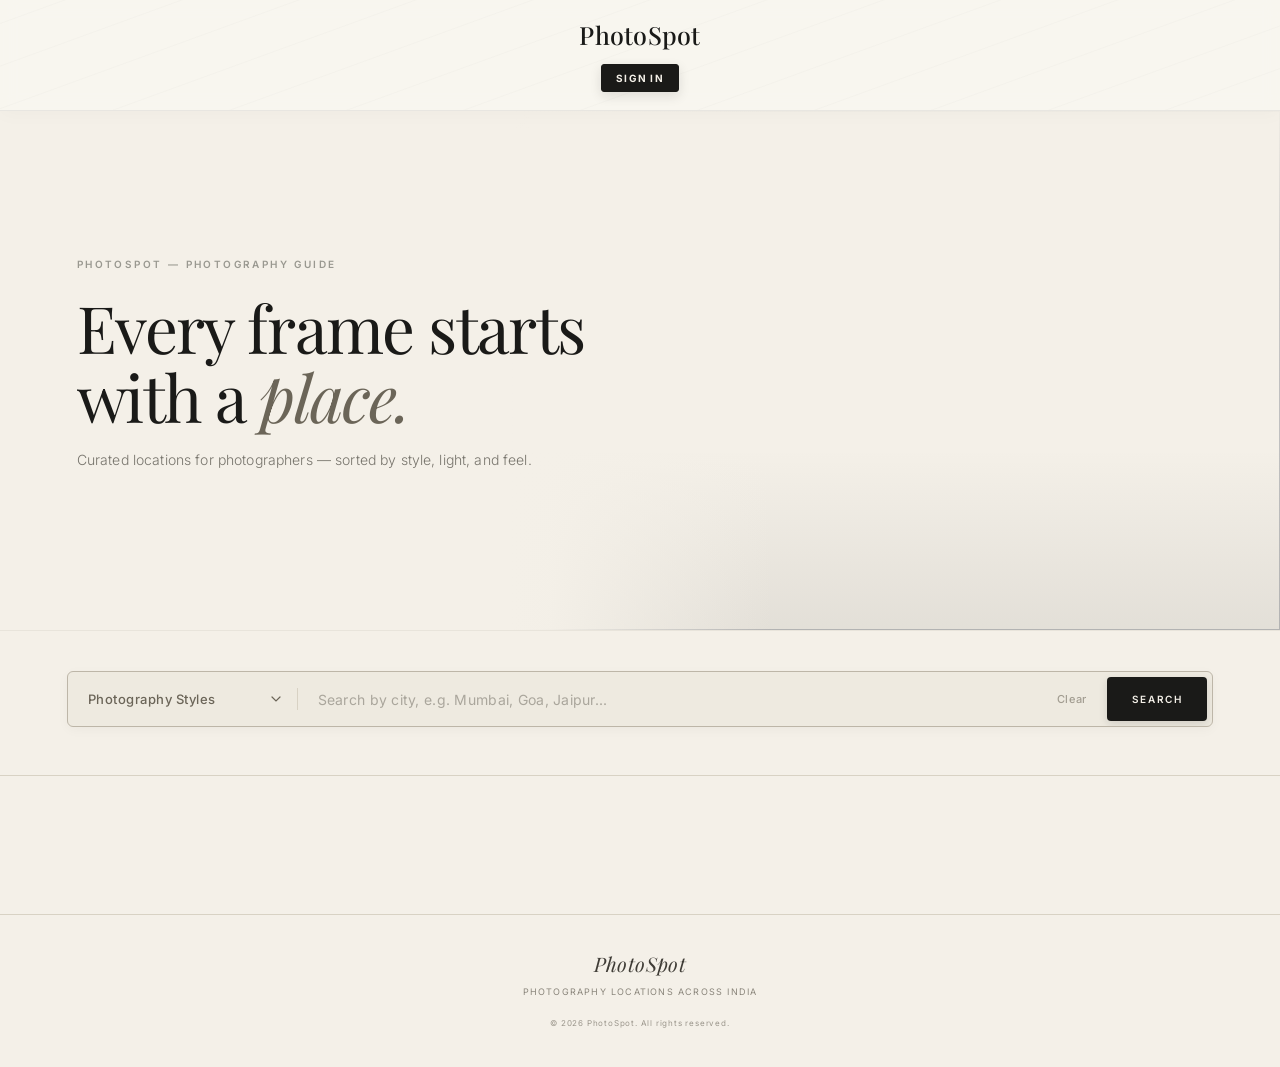
==== commit 5be02648: "Polish UI and improve Maps button" ====
--- a/index.html
+++ b/index.html
@@ -3,108 +3,381 @@
 <head>
     <meta charset="UTF-8">
     <meta name="viewport" content="width=device-width, initial-scale=1.0">
-    <title>Photography Location Finder — India</title>
+
+    <title>PhotoSpot — Photography Locations in India</title>
+
     <meta name="description" content="Discover the best photography locations across India. Curated spots in Mumbai, Delhi, Bangalore, Goa, Jaipur, Varanasi and more — sorted by style, light and time of day.">
     <meta name="keywords" content="photography locations India, best places to photograph Mumbai, photography spots Delhi, landscape photography India, street photography India, golden hour locations">
     <meta name="author" content="ASKDev007">
+
     <meta name="google-site-verification" content="uCYmfEJN5nx7I0LfnSJoMnbdZpAOIcNOVkbRsTIHryA" />
-    <meta property="og:title" content="Photography Location Finder — India">
+
+    <meta property="og:title" content="PhotoSpot — Photography Locations in India">
     <meta property="og:description" content="Discover curated photography locations across India sorted by style, light and feel.">
     <meta property="og:url" content="https://photography-location-finder.vercel.app">
     <meta property="og:type" content="website">
+
     <meta name="twitter:card" content="summary">
-    <meta name="twitter:title" content="Photography Location Finder — India">
+    <meta name="twitter:title" content="PhotoSpot — Photography Locations in India">
     <meta name="twitter:description" content="Discover curated photography locations across India sorted by style, light and feel.">
+
     <link rel="preconnect" href="https://fonts.googleapis.com">
     <link rel="preconnect" href="https://fonts.gstatic.com" crossorigin>
-    <link href="https://fonts.googleapis.com/css2?family=Playfair+Display:ital,wght@0,400;0,700;1,400&family=Inter:wght@300;400;500&display=swap" rel="stylesheet">
+
+    <link
+        href="https://fonts.googleapis.com/css2?family=Playfair+Display:ital,wght@0,400;0,700;1,400&family=Inter:wght@300;400;500;600&display=swap"
+        rel="stylesheet"
+    >
+
     <link rel="stylesheet" href="style.css">
 </head>
 
 <body>
 
+    <!-- =====================================================
+         PhotoSpot Navigation
+         ===================================================== -->
+    <nav class="site-nav" aria-label="Main navigation">
+
+        <div class="site-nav-inner">
+
+            <a
+                href="#"
+                class="site-brand"
+                aria-label="PhotoSpot home"
+            >
+                PhotoSpot
+            </a>
+
+            <div class="site-nav-links">
+
+                <button
+                    class="nav-link nav-signin"
+                    id="heroAuthBtn"
+                    onclick="openAuth()"
+                >
+                    Sign In
+                </button>
+
+                <button
+                    class="nav-link hidden"
+                    id="savedBtn"
+                    onclick="showSavedLocations()"
+                >
+                    My Locations
+                </button>
+
+                <button
+                    class="nav-link hidden"
+                    id="itineraryNavBtn"
+                    onclick="showItineraries()"
+                >
+                    My Itineraries
+                </button>
+
+            </div>
+
+        </div>
+
+    </nav>
+
+
+    <!-- =====================================================
+         Authentication Modal
+         ===================================================== -->
     <div class="auth-modal hidden" id="authModal">
+
         <div class="auth-box">
-            <button class="auth-close" onclick="closeAuth()">✕</button>
-            <h2 class="auth-title">Join the community</h2>
-            <p class="auth-subtitle">Save your favourite locations.</p>
-            <input class="auth-input" type="text" id="authDisplayName" placeholder="Display name (for new accounts)" maxlength="40" autocomplete="nickname">
-            <input class="auth-input" type="email" id="authEmail" placeholder="Email">
-            <input class="auth-input" type="password" id="authPassword" placeholder="Password">
-            <button class="auth-btn" onclick="signUp()">Sign Up</button>
-            <button class="auth-btn secondary" onclick="signIn()">Sign In</button>
-            <p class="auth-guest" onclick="closeAuth()">Continue as Guest</p>
-            <p class="auth-message" id="authMessage"></p>
-        </div>
+
+            <button
+                class="auth-close"
+                onclick="closeAuth()"
+                aria-label="Close authentication window"
+            >
+                ✕
+            </button>
+
+            <h2 class="auth-title">
+                Join the community
+            </h2>
+
+            <p class="auth-subtitle">
+                Save your favourite locations.
+            </p>
+
+            <input
+                class="auth-input"
+                type="text"
+                id="authDisplayName"
+                placeholder="Display name (for new accounts)"
+                maxlength="40"
+                autocomplete="nickname"
+            >
+
+            <input
+                class="auth-input"
+                type="email"
+                id="authEmail"
+                placeholder="Email"
+                autocomplete="email"
+            >
+
+            <input
+                class="auth-input"
+                type="password"
+                id="authPassword"
+                placeholder="Password"
+                autocomplete="current-password"
+            >
+
+            <button
+                class="auth-btn"
+                onclick="signUp()"
+            >
+                Sign Up
+            </button>
+
+            <button
+                class="auth-btn secondary"
+                onclick="signIn()"
+            >
+                Sign In
+            </button>
+
+            <p
+                class="auth-guest"
+                onclick="closeAuth()"
+            >
+                Continue as Guest
+            </p>
+
+            <p
+                class="auth-message"
+                id="authMessage"
+            ></p>
+
+        </div>
+
     </div>
 
+
+    <!-- =====================================================
+         Profile Setup Modal
+         ===================================================== -->
     <div class="auth-modal hidden" id="profileModal">
+
         <div class="auth-box">
-            <button class="auth-close" onclick="closeProfileSetup()">✕</button>
-            <h2 class="auth-title">Choose a display name</h2>
-            <p class="auth-subtitle">This name is visible to Photowalk attendees, never your email address.</p>
-            <input class="auth-input" type="text" id="profileDisplayName" placeholder="Your display name" maxlength="40" autocomplete="nickname">
-            <button class="auth-btn" onclick="saveProfile()">Save name</button>
-            <p class="auth-message" id="profileMessage"></p>
-        </div>
+
+            <button
+                class="auth-close"
+                onclick="closeProfileSetup()"
+                aria-label="Close profile setup"
+            >
+                ✕
+            </button>
+
+            <h2 class="auth-title">
+                Choose a display name
+            </h2>
+
+            <p class="auth-subtitle">
+                This name is visible to Photowalk attendees, never your email address.
+            </p>
+
+            <input
+                class="auth-input"
+                type="text"
+                id="profileDisplayName"
+                placeholder="Your display name"
+                maxlength="40"
+                autocomplete="nickname"
+            >
+
+            <button
+                class="auth-btn"
+                onclick="saveProfile()"
+            >
+                Save Name
+            </button>
+
+            <p
+                class="auth-message"
+                id="profileMessage"
+            ></p>
+
+        </div>
+
     </div>
 
+
+    <!-- =====================================================
+         Itinerary Picker Modal
+         ===================================================== -->
     <div class="auth-modal hidden" id="itineraryPickerModal">
+
         <div class="auth-box">
-            <button class="auth-close" onclick="closeItineraryPicker()">✕</button>
-            <h2 class="auth-title">Add to Trip</h2>
-            <p class="auth-subtitle">Choose an existing trip or create a new one.</p>
+
+            <button
+                class="auth-close"
+                onclick="closeItineraryPicker()"
+                aria-label="Close trip picker"
+            >
+                ✕
+            </button>
+
+            <h2 class="auth-title">
+                Add to Trip
+            </h2>
+
+            <p class="auth-subtitle">
+                Choose an existing trip or create a new one.
+            </p>
+
             <div id="itineraryPickerList"></div>
-            <input class="auth-input" type="text" id="newTripNameInline" placeholder="New trip name">
-            <button class="auth-btn" onclick="createItineraryAndAdd()">Create & Add</button>
-        </div>
+
+            <input
+                class="auth-input"
+                type="text"
+                id="newTripNameInline"
+                placeholder="New trip name"
+            >
+
+            <button
+                class="auth-btn"
+                onclick="createItineraryAndAdd()"
+            >
+                Create &amp; Add
+            </button>
+
+        </div>
+
     </div>
-    
+
+
+    <!-- =====================================================
+         Hero
+         ===================================================== -->
     <section class="hero">
-        <p class="hero-eyebrow">Photography Guide — India</p>
-        <h1 class="hero-title">Every frame starts<br>with a <em>place.</em></h1>
-        <p class="hero-subtitle">Curated locations for photographers — sorted by style, light, and feel.</p>
-        <p class="hero-location-count" id="locationCount"></p>
-        <div class="hero-actions">
-            <button class="hero-auth-btn" onclick="openAuth()" id="heroAuthBtn">Sign In</button>
-            <button class="hero-auth-btn hidden" id="savedBtn" onclick="showSavedLocations()">My Locations</button>
-            <button class="hero-auth-btn hidden" id="itineraryNavBtn" onclick="showItineraries()">My Itineraries</button>
-        </div>
+
+        <div class="hero-copy">
+
+            <p class="hero-eyebrow">
+                PhotoSpot — Photography Guide
+            </p>
+
+            <h1 class="hero-title">
+                Every frame starts<br>
+                with a <em>place.</em>
+            </h1>
+
+            <p class="hero-subtitle">
+                Curated locations for photographers — sorted by style, light, and feel.
+            </p>
+
+            <p
+                class="hero-location-count"
+                id="locationCount"
+            ></p>
+
+        </div>
+
+        <div class="hero-visual" aria-hidden="true">
+            <img
+                id="heroImage"
+                class="hero-image"
+                src="https://images.unsplash.com/photo-1500534623283-312aade485b7?auto=format&fit=crop&w=1600&q=85"
+                alt=""
+            >
+        </div>
+
     </section>
 
-    
+
+    <!-- =====================================================
+         Search
+         ===================================================== -->
     <section class="search-section">
-        <div class="search-strip" id="filterStrip">
-            <select class="style-select" id="styleSelect">
+
+        <div
+            class="search-strip"
+            id="filterStrip"
+        >
+
+            <select
+                class="style-select"
+                id="styleSelect"
+                aria-label="Photography style"
+            >
                 <option value="">Photography Styles</option>
                 <option>Street Photography</option>
                 <option>Landscape Photography</option>
                 <option>Portrait Photography</option>
                 <option>Architecture Photography</option>
             </select>
+
             <div class="search-divider"></div>
+
             <input
                 class="search-input"
                 type="text"
                 id="searchInput"
-                placeholder="Mumbai, Pune, Delhi, Bangalore, Chennai, Hyderabad, Kochi, Goa, Jaipur, Varanasi, Mysore, Hampi..."
-            >
-            <button class="clear-btn" onclick="clearSearch()">Clear</button>
-            <button class="search-btn" onclick="showSelection()">Search</button>
-        </div>
+                placeholder="Search by city, e.g. Mumbai, Goa, Jaipur..."
+                aria-label="Search locations by city"
+            >
+
+            <button
+                class="clear-btn"
+                onclick="clearSearch()"
+            >
+                Clear
+            </button>
+
+            <button
+                class="search-btn"
+                onclick="showSelection()"
+            >
+                Search
+            </button>
+
+        </div>
+
     </section>
 
+
+    <!-- =====================================================
+         Results
+         ===================================================== -->
     <section class="results-section">
+
         <div id="results"></div>
+
     </section>
 
+
     <script src="script.js"></script>
 
-    <footer class="site-footer">
-    <div class="footer-brand">PhotoSpot</div>
-    <div class="footer-tagline">Photography locations across India</div>
-    <div class="footer-copyright">© 2026 PhotoSpot. All rights reserved.</div>
-</footer>
+
+    <!-- =====================================================
+         Footer / About
+         ===================================================== -->
+    <footer
+        class="site-footer"
+        id="about"
+    >
+
+        <div class="footer-brand">
+            PhotoSpot
+        </div>
+
+        <div class="footer-tagline">
+            Photography locations across India
+        </div>
+
+        <div class="footer-copyright">
+            © 2026 PhotoSpot. All rights reserved.
+        </div>
+
+    </footer>
 
 </body>
-</html>
+</html>
--- a/style.css
+++ b/style.css
@@ -1,31 +1,100 @@
+/* =========================================================
+   PhotoSpot — Global Styles
+   ========================================================= */
+
 * {
     margin: 0;
     padding: 0;
     box-sizing: border-box;
 }
 
+:root {
+    --paper: #f4f0e8;
+    --paper-soft: #eeeae0;
+    --paper-deep: #e5e1d6;
+
+    --ink: #1a1a18;
+    --ink-soft: #4f4b43;
+    --ink-muted: #6b6558;
+    --ink-faint: #999890;
+
+    --border: #d8d2c4;
+    --border-strong: #bdb6a8;
+
+    --accent: #66745f;
+    --accent-dark: #4f5d49;
+    --accent-soft: #dce2d8;
+
+    --success: #52705a;
+    --success-soft: #dfe8df;
+
+    --danger: #8a5550;
+    --danger-soft: #eadbd8;
+
+    --shadow-soft: 0 8px 24px rgba(35, 32, 27, 0.06);
+    --shadow-card: 0 12px 30px rgba(35, 32, 27, 0.09);
+
+    --radius: 5px;
+
+    --ease: cubic-bezier(0.22, 1, 0.36, 1);
+}
+
+html {
+    scroll-behavior: smooth;
+}
+
 body {
     font-family: 'Inter', 'Helvetica Neue', Arial, sans-serif;
-    background-color: #f4f0e8;
-    color: #1a1a18;
+    background-color: var(--paper);
+    color: var(--ink);
     min-height: 100vh;
-}
-
-/* Hero */
+    line-height: 1.5;
+    -webkit-font-smoothing: antialiased;
+}
+
+
+/* =========================================================
+   Global Interactive Elements
+   ========================================================= */
+
+button,
+select,
+input {
+    -webkit-tap-highlight-color: transparent;
+}
+
+button:focus-visible,
+select:focus-visible,
+input:focus-visible {
+    outline: 2px solid var(--accent);
+    outline-offset: 2px;
+}
+
+button {
+    -webkit-font-smoothing: antialiased;
+}
+
+
+/* =========================================================
+   Hero
+   ========================================================= */
+
 .hero {
-    padding: 72px 48px 52px;
+    padding: 64px 48px 44px;
     max-width: 1000px;
     margin: 0 auto;
-    border-bottom: 1px solid #d8d2c4;
+    border-bottom: 1px solid rgba(35, 32, 27, 0.07);
+    box-shadow: 0 4px 18px rgba(35, 32, 27, 0.025);
+    animation: heroReveal 0.7s var(--ease) both;
 }
 
 .hero-eyebrow {
     font-size: 10px;
     letter-spacing: 0.24em;
     text-transform: uppercase;
-    color: #999890;
-    margin-bottom: 24px;
-    font-weight: 400;
+    color: var(--ink-faint);
+    margin-bottom: 22px;
+    font-weight: 500;
 }
 
 .hero-title {
@@ -33,92 +102,139 @@
     font-size: clamp(44px, 6vw, 76px);
     font-weight: 400;
     line-height: 1.08;
-    color: #1a1a18;
-    letter-spacing: -0.01em;
-    margin-bottom: 20px;
+    color: var(--ink);
+    letter-spacing: -0.015em;
+    margin-bottom: 18px;
 }
 
 .hero-title em {
     font-style: italic;
-    color: #6b6558;
+    color: var(--ink-muted);
 }
 
 .hero-subtitle {
     font-size: 14px;
-    color: #888880;
+    color: #77746c;
     line-height: 1.75;
-    max-width: 400px;
+    max-width: 420px;
     font-weight: 300;
     letter-spacing: 0.02em;
 }
 
-.hero-auth-btn {
-    margin-top: 24px;
-    background: transparent;
-    border: 1px solid #ccc8bc;
-    color: #6b6558;
-    font-family: 'Inter', sans-serif;
-    font-size: 11px;
-    font-weight: 500;
-    letter-spacing: 0.14em;
-    text-transform: uppercase;
-    padding: 10px 20px;
-    border-radius: 3px;
-    cursor: pointer;
-    transition: all 0.2s;
-    display: inline-block;
-}
-
-.hero-auth-btn:hover {
-    border-color: #999890;
-    color: #1a1a18;
-}
-
 .hero-location-count {
     font-size: 11px;
-    color: #6b6558;
+    color: var(--ink-muted);
     letter-spacing: 0.2em;
     text-transform: uppercase;
-    margin-top: 8px;
-    font-weight: 500;
-}
-
-/* Search strip */
+    margin-top: 9px;
+    font-weight: 600;
+}
+
+
+/* =========================================================
+   Hero Actions
+   ========================================================= */
+
+.hero-actions {
+    display: flex;
+    gap: 10px;
+    margin-top: 24px;
+    flex-wrap: wrap;
+}
+
+.hero-auth-btn {
+    min-height: 40px;
+    padding: 10px 19px;
+    background: transparent;
+    border: 1px solid var(--border-strong);
+    color: var(--ink-soft);
+    font-family: 'Inter', sans-serif;
+    font-size: 10px;
+    font-weight: 600;
+    letter-spacing: 0.13em;
+    text-transform: uppercase;
+    border-radius: var(--radius);
+    cursor: pointer;
+    transition:
+        background 0.2s ease,
+        color 0.2s ease,
+        border-color 0.2s ease,
+        transform 0.15s ease,
+        box-shadow 0.2s ease;
+}
+
+.hero-auth-btn:hover {
+    background: #e9e5db;
+    border-color: #9f998d;
+    color: var(--ink);
+    transform: translateY(-1px);
+}
+
+.hero-auth-btn:active {
+    transform: translateY(0);
+}
+
+
+/* Primary signed-out action */
+#heroAuthBtn {
+    background: var(--ink);
+    border-color: var(--ink);
+    color: var(--paper);
+    box-shadow: 0 4px 12px rgba(26, 26, 24, 0.12);
+}
+
+#heroAuthBtn:hover {
+    background: #302f2b;
+    border-color: #302f2b;
+    color: var(--paper);
+    box-shadow: 0 7px 18px rgba(26, 26, 24, 0.16);
+}
+
+
+/* =========================================================
+   Search Section
+   ========================================================= */
+
 .search-section {
     max-width: 1000px;
     margin: 0 auto;
-    padding: 36px 48px 52px;
-    border-bottom: 1px solid #d8d2c4;
+    padding: 30px 48px 46px;
+    border-bottom: 1px solid var(--border);
 }
 
 .search-strip {
     display: flex;
     align-items: center;
-    background: #eeeae0;
-    border: 1px solid #ccc8bc;
-    border-radius: 4px;
+    background: var(--paper-soft);
+    border: 1px solid var(--border-strong);
+    border-radius: 6px;
     overflow: hidden;
-    transition: border-color 0.2s;
+    box-shadow: 0 3px 12px rgba(35, 32, 27, 0.035);
+    transition:
+        border-color 0.25s ease,
+        box-shadow 0.25s ease,
+        transform 0.2s ease;
 }
 
 .search-strip:focus-within {
-    border-color: #999890;
+    border-color: #918b80;
+    box-shadow: 0 7px 20px rgba(35, 32, 27, 0.07);
 }
 
 .search-divider {
     width: 1px;
-    height: 20px;
-    background: #ccc8bc;
+    height: 22px;
+    background: var(--border);
     flex-shrink: 0;
 }
 
 .style-select {
     background: transparent;
     border: none;
-    color: #6b6558;
+    color: var(--ink-muted);
     font-size: 13px;
     font-family: 'Inter', sans-serif;
-    font-weight: 400;
+    font-weight: 500;
     letter-spacing: 0.04em;
     padding: 16px 20px;
     cursor: pointer;
@@ -126,131 +242,185 @@
     min-width: 200px;
     appearance: none;
     -webkit-appearance: none;
-    background-image: url("data:image/svg+xml,%3Csvg xmlns='http://www.w3.org/2000/svg' width='10' height='6' viewBox='0 0 10 6'%3E%3Cpath d='M1 1l4 4 4-4' stroke='%23999' stroke-width='1.2' fill='none' stroke-linecap='round'/%3E%3C/svg%3E");
+
+    background-image: url("data:image/svg+xml,%3Csvg xmlns='http://www.w3.org/2000/svg' width='10' height='6' viewBox='0 0 10 6'%3E%3Cpath d='M1 1l4 4 4-4' stroke='%236b6558' stroke-width='1.2' fill='none' stroke-linecap='round'/%3E%3C/svg%3E");
+
     background-repeat: no-repeat;
     background-position: right 16px center;
     padding-right: 36px;
 }
 
+.style-select:hover {
+    color: var(--ink);
+}
+
 .style-select option {
-    background: #f4f0e8;
-    color: #1a1a18;
+    background: var(--paper);
+    color: var(--ink);
 }
 
 .search-input {
     flex: 1;
+    min-width: 0;
     background: transparent;
     border: none;
-    color: #1a1a18;
+    color: var(--ink);
     font-size: 14px;
     font-family: 'Inter', sans-serif;
-    font-weight: 300;
+    font-weight: 400;
     padding: 16px 20px;
     outline: none;
     letter-spacing: 0.02em;
 }
 
 .search-input::placeholder {
-    color: #b8b4aa;
-}
+    color: #aaa69c;
+}
+
+.search-input:focus::placeholder {
+    color: #c0bcb3;
+}
+
+
+/* =========================================================
+   Search Buttons
+   ========================================================= */
 
 .search-btn {
-    background: #1a1a18;
-    color: #f4f0e8;
+    background: var(--ink);
+    color: var(--paper);
     border: none;
     font-size: 10px;
     font-family: 'Inter', sans-serif;
-    font-weight: 500;
-    padding: 12px 24px;
+    font-weight: 600;
+    padding: 12px 25px;
     margin: 5px;
-    border-radius: 3px;
+    min-height: 44px;
+    border-radius: 4px;
     cursor: pointer;
-    transition: background 0.2s, transform 0.1s;
+    transition:
+        background 0.2s ease,
+        transform 0.15s ease,
+        box-shadow 0.2s ease;
     white-space: nowrap;
     letter-spacing: 0.16em;
     text-transform: uppercase;
+    box-shadow: 0 3px 8px rgba(26, 26, 24, 0.13);
 }
 
 .search-btn:hover {
-    background: #333330;
+    background: #30302d;
+    box-shadow: 0 6px 14px rgba(26, 26, 24, 0.17);
+    transform: translateY(-1px);
 }
 
 .search-btn:active {
-    transform: scale(0.98);
+    transform: translateY(1px);
+    box-shadow: 0 2px 5px rgba(26, 26, 24, 0.12);
 }
 
 .clear-btn {
     background: transparent;
-    color: #b8b4aa;
+    color: #a29d91;
     border: none;
-    font-size: 12px;
+    font-size: 11px;
     font-family: 'Inter', sans-serif;
-    padding: 14px 16px;
+    font-weight: 500;
+    padding: 14px 15px;
     cursor: pointer;
-    transition: color 0.2s;
+    transition:
+        color 0.2s ease,
+        background 0.2s ease;
     letter-spacing: 0.06em;
 }
 
 .clear-btn:hover {
-    color: #6b6558;
-}
-
-/* Results */
+    color: var(--ink-soft);
+    background: rgba(0, 0, 0, 0.025);
+}
+
+
+/* =========================================================
+   Results
+   ========================================================= */
+
 .results-section {
     max-width: 1000px;
     margin: 0 auto;
-    padding: 40px 48px 80px;
+    padding: 38px 48px 70px;
 }
 
 .results-header {
     display: flex;
     align-items: baseline;
     justify-content: space-between;
-    margin-bottom: 28px;
+    margin-bottom: 26px;
 }
 
 .results-title {
     font-family: 'Playfair Display', Georgia, serif;
     font-size: 22px;
     font-weight: 400;
-    color: #1a1a18;
+    color: var(--ink);
     letter-spacing: -0.01em;
 }
 
 .results-count {
-    font-size: 11px;
-    color: #aaa89e;
-    letter-spacing: 0.1em;
+    font-size: 10px;
+    color: #99958b;
+    letter-spacing: 0.12em;
     text-transform: uppercase;
-}
+    font-weight: 500;
+}
+
+
+/* =========================================================
+   Cards Grid
+   ========================================================= */
 
 .cards-grid {
     display: grid;
     grid-template-columns: repeat(auto-fill, minmax(290px, 1fr));
-    gap: 20px;
+    gap: 22px;
     align-items: start;
 }
 
-/* Card */
+
+/* =========================================================
+   Location Card
+   ========================================================= */
+
 .location-card {
-    background: #eeeae0;
-    border: 1px solid #d8d2c4;
-    border-radius: 4px;
+    background: var(--paper-soft);
+    border: 1px solid var(--border);
+    border-radius: 6px;
     overflow: hidden;
-    transition: border-color 0.25s, transform 0.25s;
     cursor: default;
+
+    transition:
+        border-color 0.3s ease,
+        transform 0.3s var(--ease),
+        box-shadow 0.3s ease;
+
+    animation: cardReveal 0.55s var(--ease) both;
 }
 
 .location-card:hover {
-    border-color: #999890;
-    transform: translateY(-3px);
-}
-
-/* Card image */
+    border-color: #b1aa9d;
+    transform: translateY(-5px);
+    box-shadow: var(--shadow-card);
+}
+
+
+/* =========================================================
+   Card Image
+   ========================================================= */
+
 .card-image-wrapper {
     width: 100%;
-    height: 200px;
+    height: 205px;
     overflow: hidden;
+    background: #ded9cf;
 }
 
 .card-image {
@@ -258,17 +428,25 @@
     height: 100%;
     object-fit: cover;
     display: block;
-    transition: transform 0.4s ease;
+
+    transition:
+        transform 0.6s var(--ease),
+        filter 0.4s ease;
 }
 
 .location-card:hover .card-image {
-    transform: scale(1.04);
+    transform: scale(1.045);
+    filter: saturate(1.04);
 }
 
 .card-image-placeholder {
     width: 100%;
     height: 100%;
-    background: linear-gradient(135deg, #e0dbd0 0%, #d4cfc4 100%);
+    background: linear-gradient(
+        135deg,
+        #e0dbd0 0%,
+        #d4cfc4 100%
+    );
     animation: shimmer 1.5s infinite;
 }
 
@@ -277,20 +455,32 @@
     align-items: center;
     justify-content: center;
     font-size: 11px;
-    color: #aaa89e;
+    color: #aaa69c;
     letter-spacing: 0.08em;
     animation: none;
 }
 
 @keyframes shimmer {
-    0% { opacity: 1; }
-    50% { opacity: 0.6; }
-    100% { opacity: 1; }
-}
-
-/* Card body */
+    0% {
+        opacity: 1;
+    }
+
+    50% {
+        opacity: 0.62;
+    }
+
+    100% {
+        opacity: 1;
+    }
+}
+
+
+/* =========================================================
+   Card Body
+   ========================================================= */
+
 .card-body {
-    padding: 24px;
+    padding: 23px;
 }
 
 .card-style-tag {
@@ -298,43 +488,43 @@
     font-size: 9px;
     letter-spacing: 0.2em;
     text-transform: uppercase;
-    color: #aaa89e;
-    margin-bottom: 12px;
-    font-weight: 500;
+    color: var(--accent-dark);
+    margin-bottom: 11px;
+    font-weight: 600;
 }
 
 .card-name {
     font-family: 'Playfair Display', Georgia, serif;
-    font-size: 20px;
+    font-size: 21px;
     font-weight: 400;
-    color: #1a1a18;
+    color: var(--ink);
     margin-bottom: 4px;
     letter-spacing: -0.01em;
     line-height: 1.2;
 }
 
 .card-city {
-    font-size: 11px;
-    color: #aaa89e;
+    font-size: 10px;
+    color: #99958b;
     margin-bottom: 14px;
-    letter-spacing: 0.12em;
+    letter-spacing: 0.13em;
     text-transform: uppercase;
-    font-weight: 400;
+    font-weight: 500;
 }
 
 .card-description {
     font-size: 13px;
-    color: #6b6558;
+    color: var(--ink-muted);
     line-height: 1.72;
-    margin-bottom: 20px;
+    margin-bottom: 19px;
     font-weight: 300;
 }
 
 .card-meta {
     display: flex;
     gap: 24px;
-    border-top: 1px solid #d8d2c4;
-    padding-top: 16px;
+    border-top: 1px solid var(--border);
+    padding-top: 15px;
 }
 
 .card-meta-item {
@@ -347,271 +537,195 @@
     font-size: 9px;
     letter-spacing: 0.18em;
     text-transform: uppercase;
-    color: #b8b4aa;
-    font-weight: 500;
+    color: #aaa69c;
+    font-weight: 600;
 }
 
 .card-meta-value {
     font-size: 12px;
-    color: #6b6558;
+    color: var(--ink-muted);
     letter-spacing: 0.04em;
 }
 
-.safety-high { color: #5a7a5a; }
-.safety-medium { color: #8a7040; }
-.safety-low { color: #8a4a4a; }
-
-/* Empty state */
-.empty-state {
-    text-align: center;
-    padding: 80px 40px;
-    color: #b8b4aa;
-}
-
-.empty-state p {
-    font-size: 14px;
-    font-weight: 300;
-    letter-spacing: 0.04em;
-}
-
-/* Hidden utility */
-.hidden {
-    display: none !important;
-}
-
-/* Auth */
-.auth-modal {
-    position: fixed;
-    inset: 0;
-    background: rgba(26, 26, 24, 0.6);
-    display: flex;
-    align-items: center;
-    justify-content: center;
-    z-index: 100;
-    backdrop-filter: blur(4px);
-}
-
-.auth-box {
-    background: #f4f0e8;
-    border: 1px solid #d8d2c4;
-    border-radius: 6px;
-    padding: 40px;
-    width: 100%;
-    max-width: 380px;
-    position: relative;
-    display: flex;
-    flex-direction: column;
-    gap: 12px;
-}
-
-.auth-close {
-    position: absolute;
-    top: 16px;
-    right: 16px;
-    background: transparent;
-    border: none;
-    font-size: 14px;
-    color: #aaa89e;
-    cursor: pointer;
-}
-
-.auth-title {
-    font-family: 'Playfair Display', Georgia, serif;
-    font-size: 24px;
-    font-weight: 400;
-    color: #1a1a18;
-}
-
-.auth-subtitle {
-    font-size: 13px;
-    color: #888880;
-    font-weight: 300;
-    margin-bottom: 8px;
-}
-
-.auth-input {
-    background: #eeeae0;
-    border: 1px solid #ccc8bc;
-    border-radius: 3px;
-    padding: 12px 16px;
-    font-size: 14px;
-    font-family: 'Inter', sans-serif;
-    color: #1a1a18;
-    outline: none;
-    transition: border-color 0.2s;
-}
-
-.auth-input:focus {
-    border-color: #999890;
-}
-
-.auth-btn {
-    background: #1a1a18;
-    color: #f4f0e8;
-    border: none;
-    border-radius: 3px;
-    padding: 12px;
-    font-family: 'Inter', sans-serif;
-    font-size: 11px;
-    font-weight: 500;
-    letter-spacing: 0.14em;
-    text-transform: uppercase;
-    cursor: pointer;
-    transition: background 0.2s;
-}
-
-.auth-btn:hover {
-    background: #333330;
-}
-
-.auth-btn.secondary {
-    background: transparent;
-    color: #6b6558;
-    border: 1px solid #ccc8bc;
-}
-
-.auth-btn.secondary:hover {
-    border-color: #999890;
-    color: #1a1a18;
-}
-
-.auth-message {
-    font-size: 12px;
-    color: #888880;
-    text-align: center;
-    min-height: 18px;
-}
-
-/* Responsive */
-@media (max-width: 768px) {
-    .hero {
-        padding: 40px 24px 32px;
-    }
-
-    .hero-title {
-        font-size: 38px;
-    }
-
-    .hero-actions {
-        flex-direction: column;
-        gap: 8px;
-    }
-
-    .hero-auth-btn {
-        width: 100%;
-        text-align: center;
-    }
-
-    .search-section {
-        padding: 24px 24px 32px;
-    }
-
-    .search-strip {
-        flex-wrap: wrap;
-        border-radius: 6px;
-    }
-
-    .style-select {
-        width: 100%;
-        border-bottom: 1px solid #ccc8bc;
-        min-width: unset;
-    }
-
-    .search-divider {
-        display: none;
-    }
-
-    .search-input {
-        width: 100%;
-        padding: 14px 16px;
-    }
-
-    .clear-btn {
-        padding: 12px 16px;
-    }
-
-    .search-btn {
-        width: calc(100% - 10px);
-        margin: 5px;
-        text-align: center;
-    }
-
-    .results-section {
-        padding: 24px 24px 48px;
-    }
-
-    .cards-grid {
-        grid-template-columns: 1fr;
-        gap: 16px;
-    }
-
-    .card-image-wrapper {
-        height: 180px;
-    }
-
-    .auth-box {
-        margin: 24px;
-        padding: 28px 24px;
-    }
-
-    .hero-location-count {
-        font-size: 10px;
-    }
-}
-
-/* Save button */
+.safety-high {
+    color: var(--success);
+}
+
+.safety-medium {
+    color: #8a7040;
+}
+
+.safety-low {
+    color: var(--danger);
+}
+
+
+/* =========================================================
+   Save Button
+   ========================================================= */
+
 .save-btn {
     margin-top: 16px;
-    background: transparent;
-    border: 1px solid #ccc8bc;
-    color: #aaa89e;
+    width: 100%;
+
+    background: var(--accent-soft);
+    border: 1px solid #aeb9a9;
+    color: var(--accent-dark);
+
     font-family: 'Inter', sans-serif;
-    font-size: 11px;
-    font-weight: 500;
-    letter-spacing: 0.12em;
+    font-size: 10px;
+    font-weight: 600;
+    letter-spacing: 0.13em;
     text-transform: uppercase;
-    padding: 8px 16px;
-    border-radius: 3px;
+
+    padding: 10px 16px;
+    min-height: 38px;
+
+    border-radius: 4px;
     cursor: pointer;
-    transition: all 0.2s;
-    width: 100%;
+
+    transition:
+        background 0.2s ease,
+        border-color 0.2s ease,
+        color 0.2s ease,
+        transform 0.15s ease,
+        box-shadow 0.2s ease;
 }
 
 .save-btn:hover {
-    border-color: #999890;
-    color: #6b6558;
-}
-
-.hero-actions {
+    background: #d1dacf;
+    border-color: #91a08b;
+    color: #43503e;
+    transform: translateY(-1px);
+    box-shadow: 0 4px 10px rgba(78, 94, 73, 0.12);
+}
+
+.save-btn:active {
+    transform: translateY(1px);
+}
+
+
+/* =========================================================
+   Card Action Area
+   ========================================================= */
+
+.card-actions {
     display: flex;
-    gap: 12px;
-    margin-top: 24px;
-    flex-wrap: wrap;
-}
-
-/* Diagonal decorative city-name background retained */
-
-/* Search typography */
-.style-select {
-    font-weight: 500;
-}
-
-.search-input {
-    font-weight: 400;
-}
-
-/* ─── Photowalk Community ─── */
+    gap: 8px;
+    padding: 12px 20px;
+    border-top: 1px solid var(--border);
+}
+
+.card-actions .action-btn {
+    flex: 1;
+    width: auto;
+    min-width: 0;
+}
+
+.card-actions .save-btn {
+    width: auto;
+    margin-top: 0;
+}
+
+
+/* =========================================================
+   Generic Action Buttons
+   ========================================================= */
+
+.action-btn {
+    flex: 1;
+    font-family: 'Inter', sans-serif;
+    font-size: 9px;
+    letter-spacing: 1.15px;
+    text-transform: uppercase;
+    font-weight: 600;
+
+    color: #3f3b34;
+    background: #e1ddd2;
+
+    border: 1px solid #aaa397;
+    border-radius: 4px;
+
+    padding: 10px 14px;
+    min-height: 38px;
+
+    cursor: pointer;
+
+    transition:
+        border-color 0.2s ease,
+        color 0.2s ease,
+        background 0.2s ease,
+        transform 0.15s ease,
+        box-shadow 0.2s ease;
+
+    text-align: center;
+}
+
+.action-btn:hover {
+    border-color: #777167;
+    color: var(--ink);
+    background: #d7d2c7;
+    transform: translateY(-1px);
+    box-shadow: 0 3px 8px rgba(35, 32, 27, 0.07);
+}
+
+.action-btn:active {
+    transform: translateY(1px);
+    box-shadow: none;
+}
+
+
+/* Selected / joined state */
+.action-btn.selected {
+    border-color: #8fa08d;
+    color: #425442;
+    background: var(--success-soft);
+}
+
+.action-btn.selected:hover {
+    background: #d4e0d4;
+    border-color: #718873;
+}
+
+
+/* Optional semantic danger class */
+.action-btn.danger,
+.action-btn.cancel,
+.action-btn[onclick*="cancel"] {
+    color: var(--danger);
+    background: var(--danger-soft);
+    border-color: #c8a9a5;
+}
+
+.action-btn.danger:hover,
+.action-btn.cancel:hover,
+.action-btn[onclick*="cancel"]:hover {
+    color: #70403c;
+    background: #e2cfcc;
+    border-color: #a9817c;
+}
+
+
+/* =========================================================
+   Photowalk Community
+   ========================================================= */
 
 .card-toggle {
     display: flex;
     align-items: center;
     justify-content: space-between;
-    padding: 16px 20px;
+
+    padding: 15px 20px;
+
     border-top: 1px solid #cfc9bc;
     background: #e5e1d6;
+
     cursor: pointer;
     user-select: none;
-    transition: background 0.2s, border-color 0.2s;
+
+    transition:
+        background 0.25s ease,
+        border-color 0.25s ease;
 }
 
 .card-toggle:hover {
@@ -620,42 +734,51 @@
 }
 
 .toggle-text {
-    font-size: 11px;
-    letter-spacing: 1.8px;
+    font-size: 10px;
+    letter-spacing: 1.7px;
     text-transform: uppercase;
     color: #4f4b43;
-    font-weight: 500;
-    transition: color 0.2s;
+    font-weight: 600;
+    transition: color 0.2s ease;
 }
 
 .card-toggle:hover .toggle-text {
-    color: #1a1a18;
+    color: var(--ink);
 }
 
 .toggle-icon {
     font-size: 13px;
     color: #5f5a50;
-    transition: transform 0.28s ease;
-}
-
-
-/* Expanded Photowalk section */
+    transition:
+        transform 0.3s var(--ease),
+        color 0.2s ease;
+}
+
+.card-toggle:hover .toggle-icon {
+    color: var(--ink);
+}
+
+
+/* Expanded Photowalk Section */
 
 .community {
     border-top: 1px solid #cfc9bc;
     background: #e8e4da;
     overflow: hidden;
+
+    animation: communityReveal 0.3s var(--ease) both;
 }
 
 .community-inner {
-    padding: 22px 20px 24px;
+    padding: 21px 20px 23px;
 }
 
 .community-head {
     display: flex;
     align-items: center;
     justify-content: space-between;
-    margin-bottom: 18px;
+    gap: 16px;
+    margin-bottom: 17px;
 }
 
 .community-heading {
@@ -663,8 +786,9 @@
     letter-spacing: 2px;
     text-transform: uppercase;
     color: #5f5b52;
-    font-weight: 500;
-}
+    font-weight: 600;
+}
+
 .community-head .action-btn {
     flex: initial;
     width: auto;
@@ -672,14 +796,18 @@
 }
 
 
-/* Individual Photowalk */
+/* =========================================================
+   Individual Photowalk
+   ========================================================= */
 
 .photowalk {
     display: grid;
     grid-template-columns: 58px 1fr auto;
     gap: 16px;
     align-items: start;
+
     padding: 15px 0;
+
     border-top: 1px solid #d0cabd;
 }
 
@@ -698,7 +826,7 @@
 .pw-day {
     font-size: 28px;
     font-weight: 400;
-    color: #1a1a18;
+    color: var(--ink);
     line-height: 1;
     letter-spacing: -0.5px;
 }
@@ -710,10 +838,18 @@
     letter-spacing: 0.02em;
 }
 
+.pw-info {
+    display: flex;
+    flex-direction: column;
+    align-items: flex-start;
+    gap: 5px;
+    min-width: 0;
+}
+
 .pw-title {
     font-size: 15px;
-    color: #1a1a18;
-    font-weight: 400;
+    color: var(--ink);
+    font-weight: 500;
     letter-spacing: -0.2px;
 }
 
@@ -731,43 +867,9 @@
 }
 
 
-/* Photowalk buttons */
-
-.action-btn {
-    flex: 1;
-    font-family: 'Inter', sans-serif;
-    font-size: 9px;
-    letter-spacing: 1.2px;
-    text-transform: uppercase;
-    color: #2f2c27;
-    background: #e1ddd2;
-    border: 1px solid #918b80;
-    border-radius: 3px;
-    padding: 10px 14px;
-    min-height: 36px;
-    cursor: pointer;
-    transition: border-color 0.2s, color 0.2s, background 0.2s, transform 0.1s;
-    text-align: center;
-}
-
-.action-btn:hover {
-    border-color: #5f5a50;
-    color: #1a1a18;
-    background: #d4cfc3;
-}
-
-.action-btn:active {
-    transform: translateY(1px);
-}
-
-.action-btn.selected {
-    border-color: #5f5a50;
-    color: #1a1a18;
-    background: #c9c3b6;
-}
-
-
-/* Attendee controls */
+/* =========================================================
+   Attendee Controls
+   ========================================================= */
 
 .attendee-btn {
     align-self: flex-start;
@@ -794,123 +896,80 @@
     letter-spacing: 0.8px;
     text-transform: uppercase;
     color: #5f5a50;
-    background: #f4f0e8;
+    background: var(--paper);
     border: 1px solid #c8c2b6;
-    border-radius: 3px;
+    border-radius: 4px;
     padding: 5px 8px;
-}
+
+    transition:
+        transform 0.18s ease,
+        background 0.18s ease;
+}
+
+.attendee-name:hover {
+    transform: translateY(-1px);
+    background: #faf7f0;
+}
+
+
+/* =========================================================
+   Host Form
+   ========================================================= */
 
 .host-form {
     display: flex;
     flex-direction: column;
     gap: 8px;
+
     margin-top: 12px;
     padding-top: 12px;
-    border-top: 1px solid #d8d2c4;
+
+    border-top: 1px solid var(--border);
 }
 
 .form-input {
-    background: #f4f0e8;
+    background: var(--paper);
     border: 1px solid #ccc8bc;
-    border-radius: 2px;
-    padding: 8px 12px;
+    border-radius: 4px;
+
+    padding: 9px 12px;
+
     font-size: 12px;
     font-family: 'Inter', sans-serif;
-    color: #1a1a18;
+    color: var(--ink);
+
     outline: none;
+
+    transition:
+        border-color 0.2s ease,
+        box-shadow 0.2s ease;
 }
 
 .form-input:focus {
-    border-color: #999890;
-}
-
-.empty-title {
-    font-size: 13px;
-    color: #1a1a18;
-    margin-bottom: 4px;
-}
-
-.empty-sub {
-    font-size: 11.5px;
-    color: #aaa89e;
-    font-style: italic;
-}
-
-.auth-guest {
-    text-align: center;
-    font-size: 11px;
-    color: #aaa89e;
-    cursor: pointer;
-    margin-top: 4px;
-    letter-spacing: 0.5px;
-}
-
-.auth-guest:hover {
-    color: #6b6558;
-}
-
-/* Keep card action buttons evenly sized */
-.card-actions {
-    display: flex;
-    gap: 8px;
-    padding: 12px 20px;
-    border-top: 1px solid #d8d2c4;
-}
-
-.card-actions .action-btn {
-    flex: 1;
-    width: auto;
-    min-width: 0;
-}
-
-.card-actions .save-btn {
-    width: auto;
-    margin-top: 0;
-}
-
-/* Photowalk layout refinement */
-.pw-info {
-    display: flex;
-    flex-direction: column;
-    align-items: flex-start;
-    gap: 5px;
-    min-width: 0;
-}
-
-.pw-title,
-.pw-theme,
-.pw-meta {
-    display: block;
-}
-
-.attendee-btn {
-    align-self: flex-start;
-    flex: initial;
-    width: auto;
-    min-width: 150px;
-    margin-top: 7px;
-    min-height: 36px;
-    padding: 9px 14px;
-}
-
-.community-head .action-btn {
-    flex: initial;
-    width: auto;
-    min-width: 190px;
-}
-
-/* Guest prompt for Photowalks */
+    border-color: #918b80;
+    box-shadow: 0 0 0 3px rgba(102, 116, 95, 0.08);
+}
+
+
+/* =========================================================
+   Guest Photowalk Prompt
+   ========================================================= */
+
 .community-guest-note {
     display: flex;
     flex-direction: column;
     align-items: flex-end;
+
     gap: 5px;
+
     text-align: right;
     max-width: 285px;
-    padding: 10px 12px;
+
+    padding: 11px 12px;
+
     border: 1px solid #b8b2a6;
     background: #ddd8cc;
-    border-radius: 3px;
+    border-radius: 4px;
 }
 
 .community-guest-title {
@@ -935,43 +994,1348 @@
     margin-top: 5px;
     padding: 9px 16px;
     min-height: 34px;
-    color: #2f2c27;
-    border-color: #918b80;
-    background: #f4f0e8;
+
+    color: var(--paper);
+    border-color: var(--ink);
+    background: var(--ink);
 }
 
 .community-signin-btn:hover {
-    background: #e8e4da;
-    border-color: #5f5a50;
-}
-
-/* ─── Site Footer ───────────────────────────────────────── */
+    background: #30302d;
+    border-color: #30302d;
+    color: var(--paper);
+}
+
+
+/* =========================================================
+   Empty State
+   ========================================================= */
+
+.empty-state {
+    text-align: center;
+    padding: 76px 40px;
+    color: #b8b4aa;
+}
+
+.empty-state p {
+    font-size: 14px;
+    font-weight: 300;
+    letter-spacing: 0.04em;
+}
+
+.empty-title {
+    font-size: 13px;
+    color: var(--ink);
+    margin-bottom: 4px;
+}
+
+.empty-sub {
+    font-size: 11.5px;
+    color: #aaa89e;
+    font-style: italic;
+}
+
+
+/* =========================================================
+   Authentication / Modal
+   ========================================================= */
+
+.auth-modal {
+    position: fixed;
+    inset: 0;
+
+    background: rgba(26, 26, 24, 0.66);
+
+    display: flex;
+    align-items: center;
+    justify-content: center;
+
+    z-index: 100;
+
+    backdrop-filter: blur(7px);
+    -webkit-backdrop-filter: blur(7px);
+
+    animation: modalFade 0.2s ease both;
+}
+
+.auth-box {
+    background: var(--paper);
+    border: 1px solid var(--border);
+    border-radius: 7px;
+
+    padding: 38px;
+
+    width: 100%;
+    max-width: 380px;
+
+    position: relative;
+
+    display: flex;
+    flex-direction: column;
+    gap: 12px;
+
+    box-shadow: 0 24px 60px rgba(20, 19, 17, 0.2);
+
+    animation: modalEnter 0.35s var(--ease) both;
+}
+
+.auth-close {
+    position: absolute;
+    top: 14px;
+    right: 15px;
+
+    width: 32px;
+    height: 32px;
+
+    display: flex;
+    align-items: center;
+    justify-content: center;
+
+    background: transparent;
+    border: none;
+
+    font-size: 14px;
+    color: #aaa69c;
+
+    cursor: pointer;
+
+    border-radius: 50%;
+
+    transition:
+        background 0.2s ease,
+        color 0.2s ease,
+        transform 0.2s ease;
+}
+
+.auth-close:hover {
+    background: #e7e2d8;
+    color: var(--ink);
+    transform: rotate(4deg);
+}
+
+.auth-title {
+    font-family: 'Playfair Display', Georgia, serif;
+    font-size: 25px;
+    font-weight: 400;
+    color: var(--ink);
+    padding-right: 24px;
+}
+
+.auth-subtitle {
+    font-size: 13px;
+    color: #77746c;
+    font-weight: 300;
+    line-height: 1.6;
+    margin-bottom: 8px;
+}
+
+.auth-input {
+    background: var(--paper-soft);
+    border: 1px solid #ccc8bc;
+    border-radius: 4px;
+
+    padding: 12px 15px;
+
+    font-size: 14px;
+    font-family: 'Inter', sans-serif;
+    color: var(--ink);
+
+    outline: none;
+
+    transition:
+        border-color 0.2s ease,
+        background 0.2s ease,
+        box-shadow 0.2s ease;
+}
+
+.auth-input:hover {
+    border-color: #aaa398;
+}
+
+.auth-input:focus {
+    border-color: #8e887c;
+    background: #f2eee6;
+    box-shadow: 0 0 0 3px rgba(102, 116, 95, 0.08);
+}
+
+.auth-input::placeholder {
+    color: #aaa69c;
+}
+
+
+/* Primary modal button */
+
+.auth-btn {
+    background: var(--ink);
+    color: var(--paper);
+
+    border: 1px solid var(--ink);
+    border-radius: 4px;
+
+    padding: 12px;
+
+    min-height: 42px;
+
+    font-family: 'Inter', sans-serif;
+    font-size: 10px;
+    font-weight: 600;
+    letter-spacing: 0.14em;
+    text-transform: uppercase;
+
+    cursor: pointer;
+
+    transition:
+        background 0.2s ease,
+        transform 0.15s ease,
+        box-shadow 0.2s ease;
+}
+
+.auth-btn:hover {
+    background: #30302d;
+    box-shadow: 0 5px 13px rgba(26, 26, 24, 0.14);
+    transform: translateY(-1px);
+}
+
+.auth-btn:active {
+    transform: translateY(1px);
+    box-shadow: none;
+}
+
+
+/* Secondary modal button */
+
+.auth-btn.secondary {
+    background: transparent;
+    color: var(--ink-muted);
+    border: 1px solid var(--border-strong);
+}
+
+.auth-btn.secondary:hover {
+    background: #e9e5db;
+    border-color: #999287;
+    color: var(--ink);
+    box-shadow: none;
+}
+
+.auth-message {
+    font-size: 12px;
+    color: #77746c;
+    text-align: center;
+    min-height: 18px;
+}
+
+.auth-guest {
+    text-align: center;
+    font-size: 11px;
+    color: #99958b;
+
+    cursor: pointer;
+
+    margin-top: 4px;
+
+    letter-spacing: 0.5px;
+
+    transition:
+        color 0.2s ease,
+        transform 0.2s ease;
+}
+
+.auth-guest:hover {
+    color: var(--ink-soft);
+    transform: translateY(-1px);
+}
+
+
+/* =========================================================
+   Footer
+   ========================================================= */
+
 .site-footer {
-    margin-top: 80px;
-    padding: 32px 24px 36px;
-    border-top: 1px solid #d0cabd;
+    margin-top: 30px;
+    padding: 34px 24px 38px;
+
+    border-top: 1px solid var(--border);
+
     text-align: center;
 }
 
 .footer-brand {
-    font-family: 'Georgia', serif;
-    font-size: 16px;
-    letter-spacing: 2px;
-    text-transform: uppercase;
+    font-family: 'Playfair Display', Georgia, serif;
+    font-size: 20px;
+    font-style: italic;
+    letter-spacing: 0.02em;
     color: #3f3c36;
 }
 
 .footer-tagline {
     margin-top: 6px;
+
     font-size: 9px;
     letter-spacing: 1.2px;
     text-transform: uppercase;
+
     color: #8a857b;
 }
 
 .footer-copyright {
     margin-top: 18px;
+
     font-size: 8px;
     letter-spacing: 0.8px;
+
     color: #9a958b;
+}
+
+
+/* =========================================================
+   Hidden Utility
+   ========================================================= */
+
+.hidden {
+    display: none !important;
+}
+
+
+/* =========================================================
+   Animations
+   ========================================================= */
+
+@keyframes heroReveal {
+    from {
+        opacity: 0;
+        transform: translateY(12px);
+    }
+
+    to {
+        opacity: 1;
+        transform: translateY(0);
+    }
+}
+
+@keyframes cardReveal {
+    from {
+        opacity: 0;
+        transform: translateY(14px);
+    }
+
+    to {
+        opacity: 1;
+        transform: translateY(0);
+    }
+}
+
+@keyframes modalFade {
+    from {
+        opacity: 0;
+    }
+
+    to {
+        opacity: 1;
+    }
+}
+
+@keyframes modalEnter {
+    from {
+        opacity: 0;
+        transform: translateY(12px) scale(0.985);
+    }
+
+    to {
+        opacity: 1;
+        transform: translateY(0) scale(1);
+    }
+}
+
+@keyframes communityReveal {
+    from {
+        opacity: 0;
+        transform: translateY(-5px);
+    }
+
+    to {
+        opacity: 1;
+        transform: translateY(0);
+    }
+}
+
+
+/* =========================================================
+   Responsive — Tablet
+   ========================================================= */
+
+@media (max-width: 768px) {
+
+    .hero {
+        padding: 42px 24px 32px;
+    }
+
+    .hero-eyebrow {
+        font-size: 9px;
+        margin-bottom: 18px;
+    }
+
+    .hero-title {
+        font-size: 40px;
+    }
+
+    .hero-subtitle {
+        font-size: 13px;
+    }
+
+    .hero-actions {
+        flex-direction: column;
+        align-items: stretch;
+        gap: 8px;
+    }
+
+    .hero-auth-btn {
+        width: 100%;
+        text-align: center;
+    }
+
+
+    /* Search */
+
+    .search-section {
+        padding: 24px 24px 32px;
+    }
+
+    .search-strip {
+        flex-wrap: wrap;
+        border-radius: 6px;
+    }
+
+    .style-select {
+        width: 100%;
+        min-width: unset;
+
+        border-bottom: 1px solid var(--border);
+
+        padding: 15px 16px;
+    }
+
+    .search-divider {
+        display: none;
+    }
+
+    .search-input {
+        width: 100%;
+        flex-basis: 100%;
+        padding: 14px 16px;
+        min-height: 48px;
+    }
+
+    .clear-btn {
+        padding: 12px 16px;
+        min-height: 42px;
+    }
+
+    .search-btn {
+        flex: 1;
+        width: auto;
+        min-height: 42px;
+        margin: 5px;
+    }
+
+
+    /* Results */
+
+    .results-section {
+        padding: 26px 24px 48px;
+    }
+
+    .results-header {
+        margin-bottom: 20px;
+    }
+
+    .cards-grid {
+        grid-template-columns: 1fr;
+        gap: 18px;
+    }
+
+    .card-image-wrapper {
+        height: 190px;
+    }
+
+
+    /* Photowalk */
+
+    .community-head {
+        align-items: stretch;
+        flex-direction: column;
+    }
+
+    .community-head .action-btn {
+        width: 100%;
+        min-width: 0;
+    }
+
+    .photowalk {
+        grid-template-columns: 52px 1fr;
+        gap: 13px;
+    }
+
+    .attendee-btn {
+        grid-column: 2;
+        width: 100%;
+        min-width: 0;
+        margin-top: 2px;
+    }
+
+    .community-guest-note {
+        align-items: stretch;
+        text-align: left;
+        max-width: none;
+    }
+
+    .community-signin-btn {
+        width: 100%;
+    }
+
+
+    /* Modal */
+
+    .auth-box {
+        margin: 20px;
+        padding: 30px 23px;
+        max-width: none;
+    }
+
+
+    /* Footer */
+
+    .site-footer {
+        margin-top: 20px;
+        padding: 30px 20px 34px;
+    }
+}
+
+
+/* =========================================================
+   Responsive — Small Phones
+   ========================================================= */
+
+@media (max-width: 430px) {
+
+    .hero {
+        padding: 34px 18px 28px;
+    }
+
+    .hero-title {
+        font-size: 34px;
+    }
+
+    .hero-subtitle {
+        font-size: 12.5px;
+        line-height: 1.7;
+    }
+
+    .hero-location-count {
+        font-size: 9px;
+        letter-spacing: 0.16em;
+    }
+
+    .search-section {
+        padding: 20px 18px 28px;
+    }
+
+    .results-section {
+        padding: 24px 18px 42px;
+    }
+
+    .card-body {
+        padding: 20px;
+    }
+
+    .card-name {
+        font-size: 20px;
+    }
+
+    .card-description {
+        font-size: 12.5px;
+    }
+
+    .card-actions {
+        flex-direction: column;
+        padding: 11px 16px;
+    }
+
+    .card-actions .action-btn,
+    .card-actions .save-btn {
+        width: 100%;
+    }
+
+    .community-inner {
+        padding: 19px 16px 21px;
+    }
+
+    .photowalk {
+        grid-template-columns: 48px 1fr;
+        gap: 11px;
+    }
+
+    .pw-day {
+        font-size: 25px;
+    }
+
+    .pw-title {
+        font-size: 14px;
+    }
+
+    .auth-box {
+        margin: 14px;
+        padding: 28px 20px;
+    }
+}
+
+
+/* =========================================================
+   Reduced Motion Accessibility
+   ========================================================= */
+
+@media (prefers-reduced-motion: reduce) {
+
+    html {
+        scroll-behavior: auto;
+    }
+
+    *,
+    *::before,
+    *::after {
+        animation-duration: 0.01ms !important;
+        animation-iteration-count: 1 !important;
+        transition-duration: 0.01ms !important;
+        scroll-behavior: auto !important;
+    }
+}
+
+/* =========================================================
+   PhotoSpot — Final Card Interaction Refinement
+   ========================================================= */
+
+/* ---------- Card action hierarchy ---------- */
+
+.location-card .card-actions {
+    display: flex;
+    gap: 10px;
+    align-items: stretch;
+}
+
+.location-card .action-btn {
+    position: relative;
+    flex: 1;
+    min-height: 46px;
+    border-radius: 6px;
+    border: 1px solid transparent;
+    font-family: "Inter", sans-serif;
+    font-size: 11px;
+    font-weight: 700;
+    letter-spacing: 0.12em;
+    text-transform: uppercase;
+    cursor: pointer;
+    transition:
+        transform 180ms ease,
+        box-shadow 180ms ease,
+        background-color 180ms ease,
+        border-color 180ms ease,
+        color 180ms ease;
+    overflow: hidden;
+}
+
+/* Subtle light sweep when hovering a button */
+.location-card .action-btn::after {
+    content: "";
+    position: absolute;
+    top: 0;
+    left: -120%;
+    width: 70%;
+    height: 100%;
+    background: linear-gradient(
+        90deg,
+        transparent,
+        rgba(255, 255, 255, 0.18),
+        transparent
+    );
+    transform: skewX(-18deg);
+    transition: left 450ms ease;
+    pointer-events: none;
+}
+
+.location-card .action-btn:hover::after {
+    left: 140%;
+}
+
+.location-card .action-btn:hover {
+    transform: translateY(-2px);
+}
+
+.location-card .action-btn:active {
+    transform: translateY(0) scale(0.98);
+}
+
+
+/* ---------- Open in Maps ---------- */
+
+.location-card .action-btn:first-child {
+    background: #292a26;
+    color: #f7f4ed;
+    border-color: #292a26;
+    box-shadow: 0 4px 12px rgba(35, 32, 27, 0.12);
+}
+
+.location-card .action-btn:first-child:hover {
+    background: #3b3c36;
+    border-color: #3b3c36;
+    box-shadow: 0 7px 18px rgba(35, 32, 27, 0.18);
+}
+
+
+/* ---------- Save ---------- */
+
+.location-card .save-btn {
+    background: #dfe6da;
+    color: #4d5d47;
+    border-color: #b8c5b0;
+    box-shadow: 0 3px 10px rgba(72, 91, 66, 0.07);
+}
+
+.location-card .save-btn:hover {
+    background: #d2ddcc;
+    border-color: #9eaf95;
+    color: #40503b;
+    box-shadow: 0 7px 16px rgba(72, 91, 66, 0.13);
+}
+
+
+/* Saved state */
+
+.location-card .save-btn.selected,
+.location-card .save-btn[aria-pressed="true"] {
+    background: #52705a;
+    color: #ffffff;
+    border-color: #52705a;
+    box-shadow: 0 5px 15px rgba(82, 112, 90, 0.20);
+}
+
+.location-card .save-btn.selected:hover,
+.location-card .save-btn[aria-pressed="true"]:hover {
+    background: #45634d;
+    border-color: #45634d;
+}
+
+
+/* ---------- + Trip ---------- */
+
+/* This targets the trip action without changing its HTML/JS */
+.location-card .action-btn:nth-child(3) {
+    background: #e8ddd0;
+    color: #66503e;
+    border-color: #cdbca8;
+    box-shadow: 0 3px 10px rgba(100, 77, 57, 0.06);
+}
+
+.location-card .action-btn:nth-child(3):hover {
+    background: #dfd0c0;
+    border-color: #bda58e;
+    color: #584332;
+    box-shadow: 0 7px 16px rgba(100, 77, 57, 0.12);
+}
+
+
+/* ---------- Card hover ---------- */
+
+.location-card {
+    transition:
+        transform 280ms cubic-bezier(0.22, 1, 0.36, 1),
+        box-shadow 280ms cubic-bezier(0.22, 1, 0.36, 1),
+        border-color 280ms ease;
+}
+
+.location-card:hover {
+    transform: translateY(-4px);
+    box-shadow:
+        0 18px 38px rgba(35, 32, 27, 0.11),
+        0 3px 8px rgba(35, 32, 27, 0.04);
+    border-color: #c8c1b3;
+}
+
+
+/* ---------- Image refinement ---------- */
+
+.location-card .location-image,
+.location-card img {
+    transition:
+        transform 500ms cubic-bezier(0.22, 1, 0.36, 1),
+        filter 400ms ease;
+}
+
+.location-card:hover .location-image,
+.location-card:hover img {
+    transform: scale(1.025);
+    filter: saturate(1.04);
+}
+
+
+/* ---------- Photowalk section ---------- */
+
+.location-card .photowalk-section {
+    transition:
+        background-color 200ms ease,
+        border-color 200ms ease;
+}
+
+.location-card .photowalk-header {
+    background: #e4e8df;
+    border: 1px solid #cbd3c4;
+    color: #4e5d49;
+    transition:
+        background-color 200ms ease,
+        border-color 200ms ease,
+        transform 180ms ease;
+}
+
+.location-card .photowalk-header:hover {
+    background: #dce3d7;
+    border-color: #b7c3b0;
+    transform: translateY(-1px);
+}
+
+.location-card .photowalk-header .arrow,
+.location-card .photowalk-header span:last-child {
+    transition: transform 250ms ease;
+}
+
+.location-card .photowalk-header:hover .arrow,
+.location-card .photowalk-header:hover span:last-child {
+    transform: translateY(2px);
+}
+
+
+/* ---------- Photowalk buttons ---------- */
+
+.location-card .photowalk-section button {
+    transition:
+        transform 180ms ease,
+        box-shadow 180ms ease,
+        background-color 180ms ease,
+        border-color 180ms ease;
+}
+
+.location-card .photowalk-section button:hover {
+    transform: translateY(-2px);
+}
+
+
+/* ---------- General focus state ---------- */
+
+.location-card .action-btn:focus-visible,
+.location-card .photowalk-section button:focus-visible {
+    outline: 3px solid rgba(102, 116, 95, 0.28);
+    outline-offset: 3px;
+}
+
+
+/* ---------- Mobile ---------- */
+
+@media (max-width: 768px) {
+
+    .location-card .card-actions {
+        gap: 8px;
+    }
+
+    .location-card .action-btn {
+        min-height: 44px;
+        font-size: 10px;
+        letter-spacing: 0.08em;
+    }
+}
+
+@media (max-width: 480px) {
+
+    .location-card .card-actions {
+        display: grid;
+        grid-template-columns: 1fr 1fr;
+    }
+
+    .location-card .action-btn:first-child {
+        grid-column: 1 / -1;
+    }
+
+    .location-card .action-btn {
+        min-height: 45px;
+        font-size: 10px;
+    }
+}
+
+
+/* ---------- Reduced motion ---------- */
+
+@media (prefers-reduced-motion: reduce) {
+
+    .location-card,
+    .location-card img,
+    .location-card .action-btn,
+    .location-card .photowalk-header,
+    .location-card .photowalk-section button {
+        transition: none !important;
+    }
+
+    .location-card .action-btn::after {
+        display: none;
+    }
+}
+
+/* =========================================================
+   PhotoSpot — Editorial Navigation
+   ========================================================= */
+
+.site-nav {
+    position: relative;
+    z-index: 10;
+    width: 100%;
+    padding: 22px 32px 18px;
+    background: rgba(248, 246, 240, 0.96);
+    border-bottom: 1px solid rgba(35, 32, 27, 0.07);
+    box-shadow: 0 4px 18px rgba(35, 32, 27, 0.025);
+    backdrop-filter: blur(8px);
+    -webkit-backdrop-filter: blur(8px);
+}
+
+.site-nav-inner {
+    max-width: 1100px;
+    margin: 0 auto;
+    display: flex;
+    flex-direction: column;
+    align-items: center;
+    gap: 17px;
+}
+
+
+/* ---------- Brand ---------- */
+
+.site-brand {
+    color: var(--ink);
+    text-decoration: none;
+    font-family: "Playfair Display", Georgia, serif;
+    font-size: 25px;
+    font-weight: 500;
+    letter-spacing: 0.01em;
+    line-height: 1;
+    transition: opacity 180ms ease;
+}
+
+.site-brand:hover {
+    opacity: 0.68;
+}
+
+
+/* ---------- Navigation links ---------- */
+
+.site-nav-links {
+    display: flex;
+    align-items: center;
+    justify-content: center;
+    gap: 6px;
+    flex-wrap: wrap;
+}
+
+.site-nav .nav-link {
+    appearance: none;
+    border: 1px solid transparent;
+    background: transparent;
+    color: var(--ink-soft);
+    padding: 8px 14px;
+    border-radius: 3px;
+    font-family: "Inter", sans-serif;
+    font-size: 10px;
+    font-weight: 700;
+    letter-spacing: 0.13em;
+    line-height: 1;
+    text-transform: uppercase;
+    text-decoration: none;
+    cursor: pointer;
+    transition:
+        color 180ms ease,
+        background-color 180ms ease,
+        border-color 180ms ease,
+        transform 180ms ease;
+}
+
+.site-nav .nav-link:hover {
+    color: var(--ink);
+    background: rgba(35, 32, 27, 0.055);
+    border-color: var(--border);
+    transform: translateY(-1px);
+}
+
+.site-nav .nav-link:active {
+    transform: translateY(0);
+}
+
+
+/* ---------- Sign In / account ---------- */
+
+.site-nav .nav-signin {
+    background: var(--ink);
+    color: var(--paper);
+    border-color: var(--ink);
+}
+
+.site-nav .nav-signin:hover {
+    background: #30312d;
+    color: #fff;
+    border-color: #30312d;
+}
+
+
+/* ---------- Keyboard accessibility ---------- */
+
+.site-nav .nav-link:focus-visible,
+.site-brand:focus-visible {
+    outline: 3px solid rgba(102, 116, 95, 0.28);
+    outline-offset: 3px;
+}
+
+
+/* ---------- Keep hidden behaviour intact ---------- */
+
+.site-nav .hidden {
+    display: none !important;
+}
+
+
+/* =========================================================
+   Hero — cleaner now that navigation is separated
+   ========================================================= */
+
+.hero {
+    padding-top: 64px;
+}
+
+.hero-auth-btn {
+    display: none !important;
+}
+
+
+/* =========================================================
+   Mobile Navigation
+   ========================================================= */
+
+@media (max-width: 768px) {
+
+    .site-nav {
+        padding: 18px 18px 15px;
+    }
+
+    .site-nav-inner {
+        gap: 14px;
+    }
+
+    .site-brand {
+        font-size: 23px;
+    }
+
+    .site-nav-links {
+        width: 100%;
+        gap: 3px;
+    }
+
+    .site-nav .nav-link {
+        padding: 8px 10px;
+        font-size: 9px;
+        letter-spacing: 0.09em;
+    }
+
+    .hero {
+        padding-top: 50px;
+    }
+}
+
+
+@media (max-width: 480px) {
+
+    .site-nav {
+        padding: 17px 12px 13px;
+    }
+
+    .site-nav-links {
+        display: grid;
+        grid-template-columns: repeat(2, auto);
+        justify-content: center;
+        gap: 5px;
+    }
+
+    .site-nav .nav-link {
+        padding: 9px 11px;
+        font-size: 8.5px;
+    }
+
+    .site-nav .nav-about {
+        grid-column: 1 / -1;
+        justify-self: center;
+    }
+
+    .hero {
+        padding-top: 42px;
+    }
+}
+
+/* =========================================================
+   PhotoSpot — Subtle Navbar Texture
+   ========================================================= */
+
+.site-nav {
+    position: relative;
+    overflow: hidden;
+}
+
+.site-nav::before {
+    content: "";
+    position: absolute;
+    inset: 0;
+    z-index: -1;
+    pointer-events: none;
+
+    background:
+        repeating-linear-gradient(
+            -20deg,
+            transparent 0,
+            transparent 38px,
+            rgba(26, 26, 24, 0.018) 39px,
+            transparent 40px
+        );
+}
+
+.site-nav-inner {
+    position: relative;
+    z-index: 1;
+}
+
+/* =========================================================
+   PhotoSpot — Reference Hero Layout
+   ========================================================= */
+.hero {
+    position: relative;
+    width: 100%;
+    height: 520px;
+    min-height: 520px;
+    max-width: none;
+    margin: 0;
+    padding: 0;
+    overflow: hidden;
+    display: block;
+    background: var(--paper);
+    border-bottom: 1px solid rgba(35, 32, 27, 0.06);
+    box-shadow: none;
+    animation: heroReveal 0.7s var(--ease) both;
+}
+
+.hero-copy {
+    position: relative;
+    z-index: 3;
+    width: 58%;
+    height: 100%;
+    box-sizing: border-box;
+    display: flex;
+    flex-direction: column;
+    justify-content: center;
+    padding: 58px 40px 58px clamp(48px, 6vw, 100px);
+}
+
+.hero-eyebrow {
+    margin: 0 0 22px;
+    font-size: 10px;
+    line-height: 1.4;
+    letter-spacing: 0.24em;
+    text-transform: uppercase;
+    color: var(--ink-faint);
+    font-weight: 600;
+}
+
+.hero-title {
+    margin: 0 0 18px;
+    font-family: 'Playfair Display', Georgia, serif;
+    font-size: clamp(50px, 5.1vw, 76px);
+    font-weight: 400;
+    line-height: 1.05;
+    color: var(--ink);
+    letter-spacing: -0.025em;
+}
+
+.hero-title em {
+    font-style: italic;
+    color: var(--ink-muted);
+}
+
+.hero-subtitle {
+    margin: 0;
+    max-width: 500px;
+    font-size: 14px;
+    line-height: 1.75;
+    color: #77746c;
+    font-weight: 300;
+    letter-spacing: 0.01em;
+}
+
+.hero-location-count {
+    margin: 11px 0 0;
+    font-size: 11px;
+    line-height: 1.5;
+    color: var(--ink-muted);
+    letter-spacing: 0.2em;
+    text-transform: uppercase;
+    font-weight: 600;
+}
+
+.hero-visual {
+    position: absolute;
+    z-index: 1;
+    top: 0;
+    right: 0;
+    bottom: 0;
+    width: 60%;
+    height: 100%;
+    overflow: hidden;
+    background: var(--paper);
+}
+
+.hero-visual::before {
+    content: "";
+    position: absolute;
+    z-index: 2;
+    inset: 0;
+    pointer-events: none;
+    background:
+        linear-gradient(90deg, var(--paper) 0%, rgba(244, 240, 232, 0.96) 5%, rgba(244, 240, 232, 0.52) 18%, rgba(244, 240, 232, 0) 34%),
+        linear-gradient(180deg, rgba(244, 240, 232, 0.92) 0%, rgba(244, 240, 232, 0.36) 25%, rgba(244, 240, 232, 0) 52%),
+        linear-gradient(0deg, rgba(26, 26, 24, 0.08), transparent 35%);
+}
+
+.hero-image {
+    position: absolute;
+    inset: 0;
+    width: 100%;
+    height: 100%;
+    max-width: none;
+    margin: 0;
+    padding: 0;
+    display: block;
+    object-fit: cover;
+    object-position: center;
+    opacity: 1;
+    transition: opacity 450ms ease, transform 900ms var(--ease);
+}
+
+.hero-visual:hover .hero-image {
+    transform: scale(1.015);
+}
+
+/* Reference-width search section */
+.search-section {
+    width: 100%;
+    max-width: none;
+    box-sizing: border-box;
+    margin: 0;
+    padding: 40px clamp(24px, 5.2vw, 87px) 48px;
+    border-bottom: 1px solid var(--border);
+}
+
+.search-strip {
+    width: 100%;
+    box-sizing: border-box;
+}
+
+@media (max-width: 900px) {
+    .hero {
+        height: 500px;
+        min-height: 500px;
+    }
+
+    .hero-copy {
+        width: 64%;
+        padding-left: 48px;
+    }
+
+    .hero-visual {
+        width: 66%;
+    }
+}
+
+@media (max-width: 700px) {
+    .hero {
+        height: auto;
+        min-height: 0;
+        display: flex;
+        flex-direction: column;
+    }
+
+    .hero-copy {
+        width: 100%;
+        height: auto;
+        min-height: 360px;
+        padding: 52px 24px 42px;
+    }
+
+    .hero-visual {
+        position: relative;
+        width: 100%;
+        height: 320px;
+        min-height: 320px;
+        top: auto;
+        right: auto;
+        bottom: auto;
+    }
+
+    .hero-visual::before {
+        background:
+            linear-gradient(180deg, var(--paper) 0%, rgba(244, 240, 232, 0) 24%),
+            linear-gradient(0deg, rgba(26, 26, 24, 0.08), transparent 35%);
+    }
+}
+
+@media (max-width: 430px) {
+    .hero-copy {
+        min-height: 330px;
+        padding: 42px 18px 34px;
+    }
+
+    .hero-title {
+        font-size: 42px;
+    }
+
+    .hero-visual {
+        height: 250px;
+        min-height: 250px;
+    }
+
+    .search-section {
+        padding-left: 18px;
+        padding-right: 18px;
+    }
+}
+
+@media (prefers-reduced-motion: reduce) {
+    .hero,
+    .hero-image {
+        animation: none !important;
+        transition: none !important;
+    }
+}
+
+.maps-btn {
+    display: inline-flex !important;
+    align-items: center;
+    justify-content: center;
+    gap: 8px;
+}
+
+.maps-icon {
+    width: 17px;
+    height: 17px;
+    flex: 0 0 17px;
+    transition: transform 180ms ease;
+}
+
+.maps-btn:hover .maps-icon {
+    transform: translateY(-1px) scale(1.05);
 }
